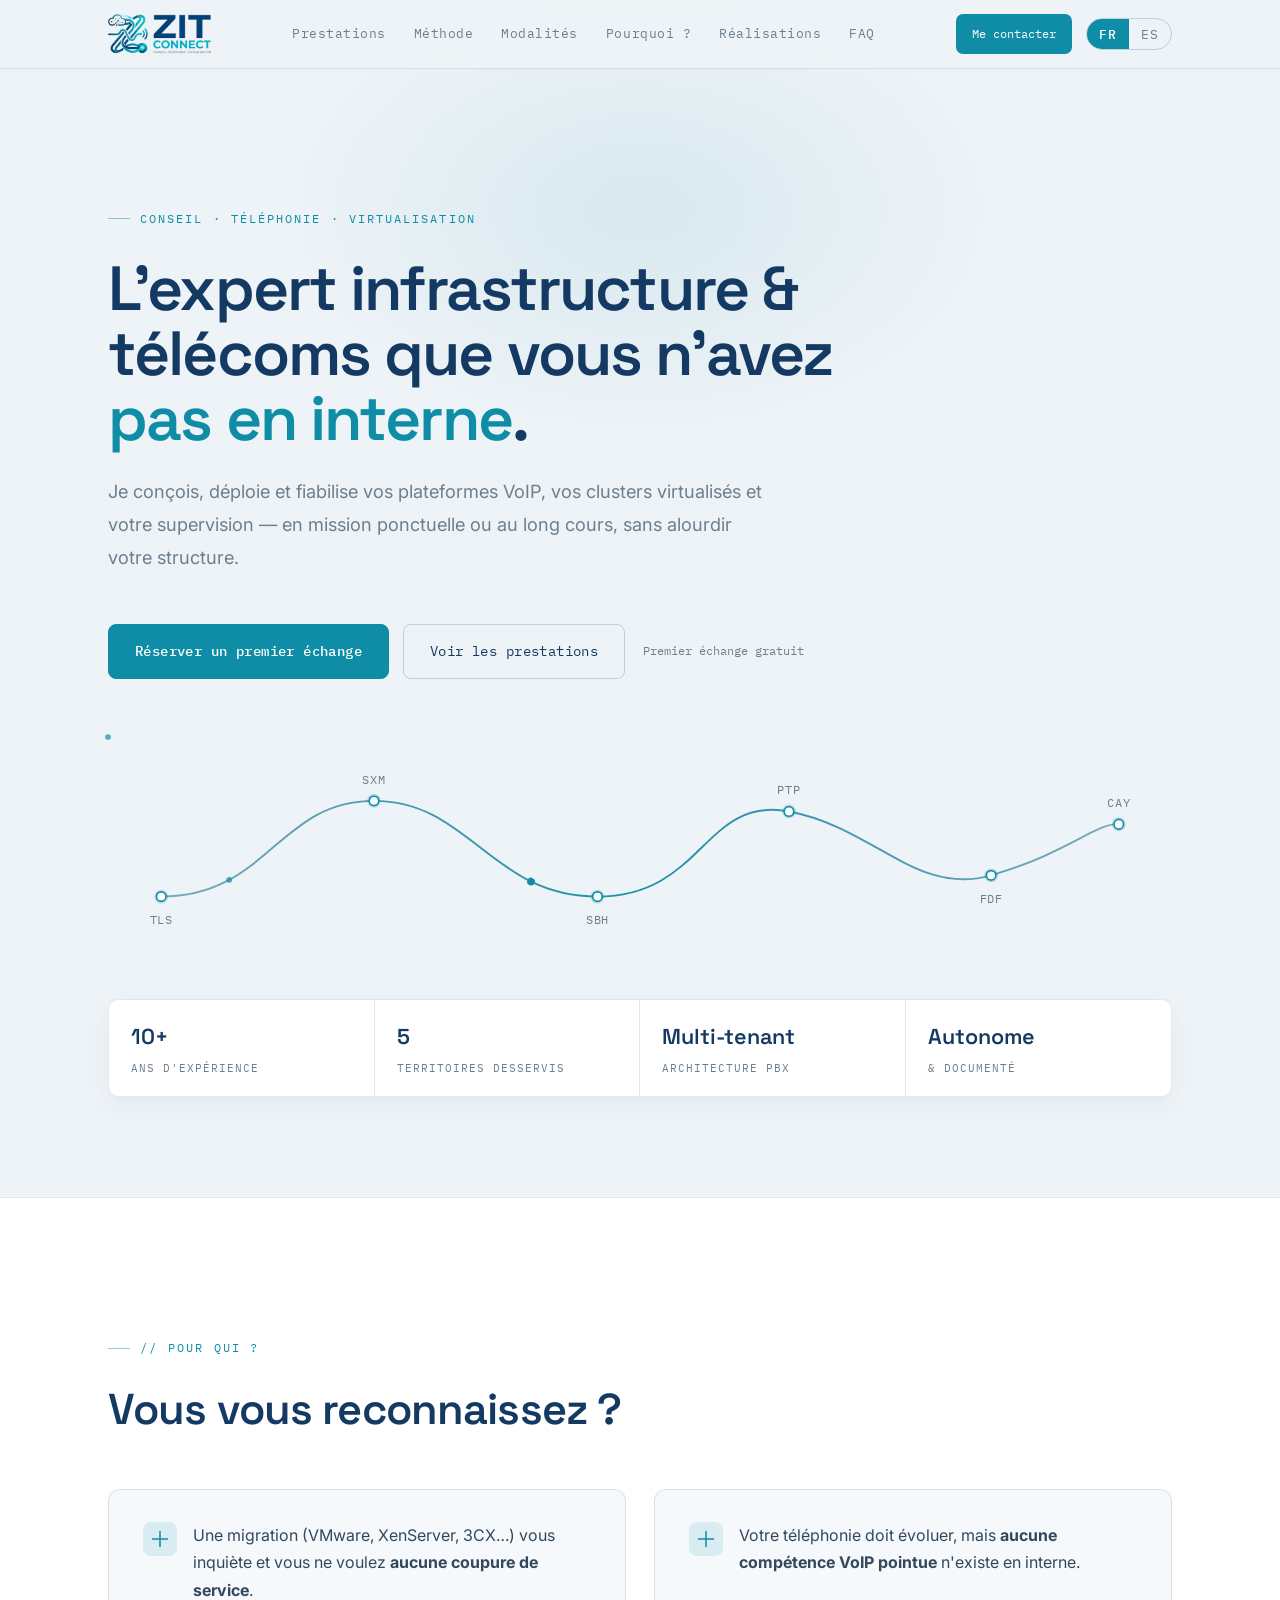
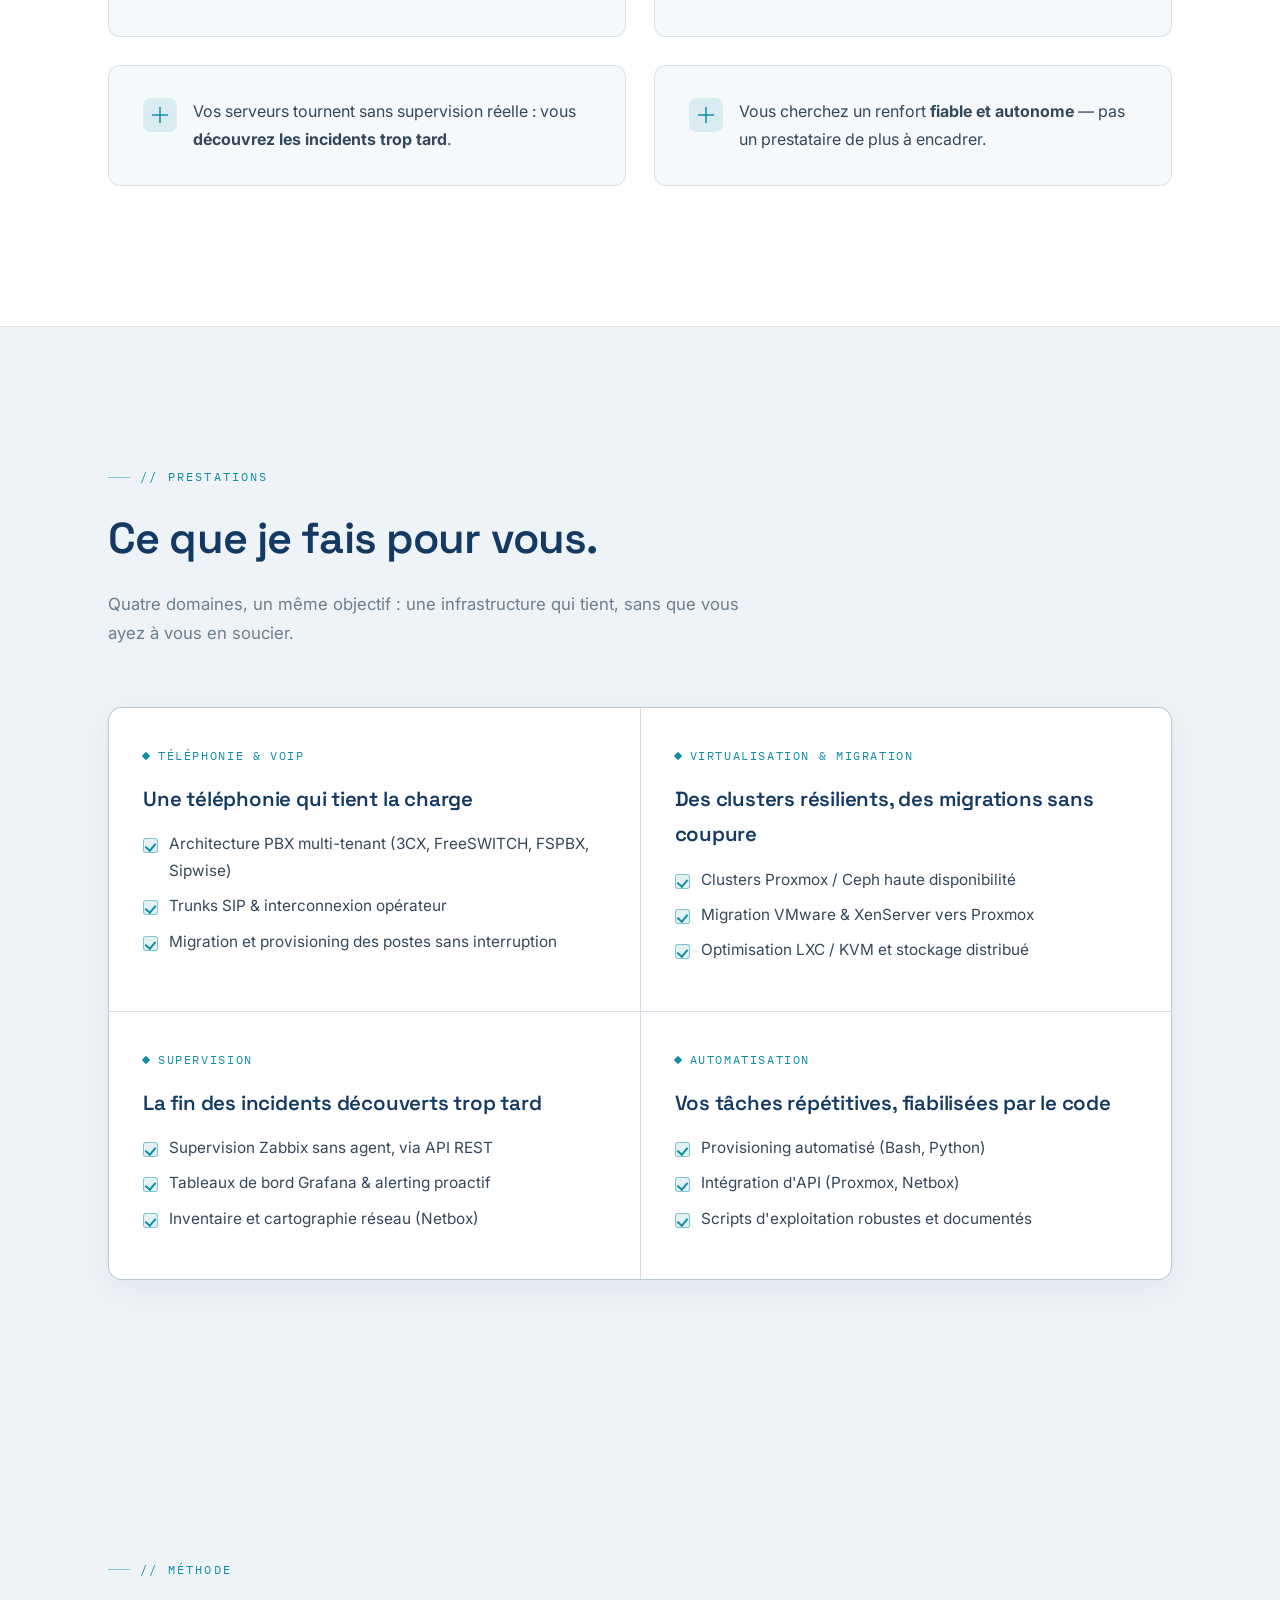
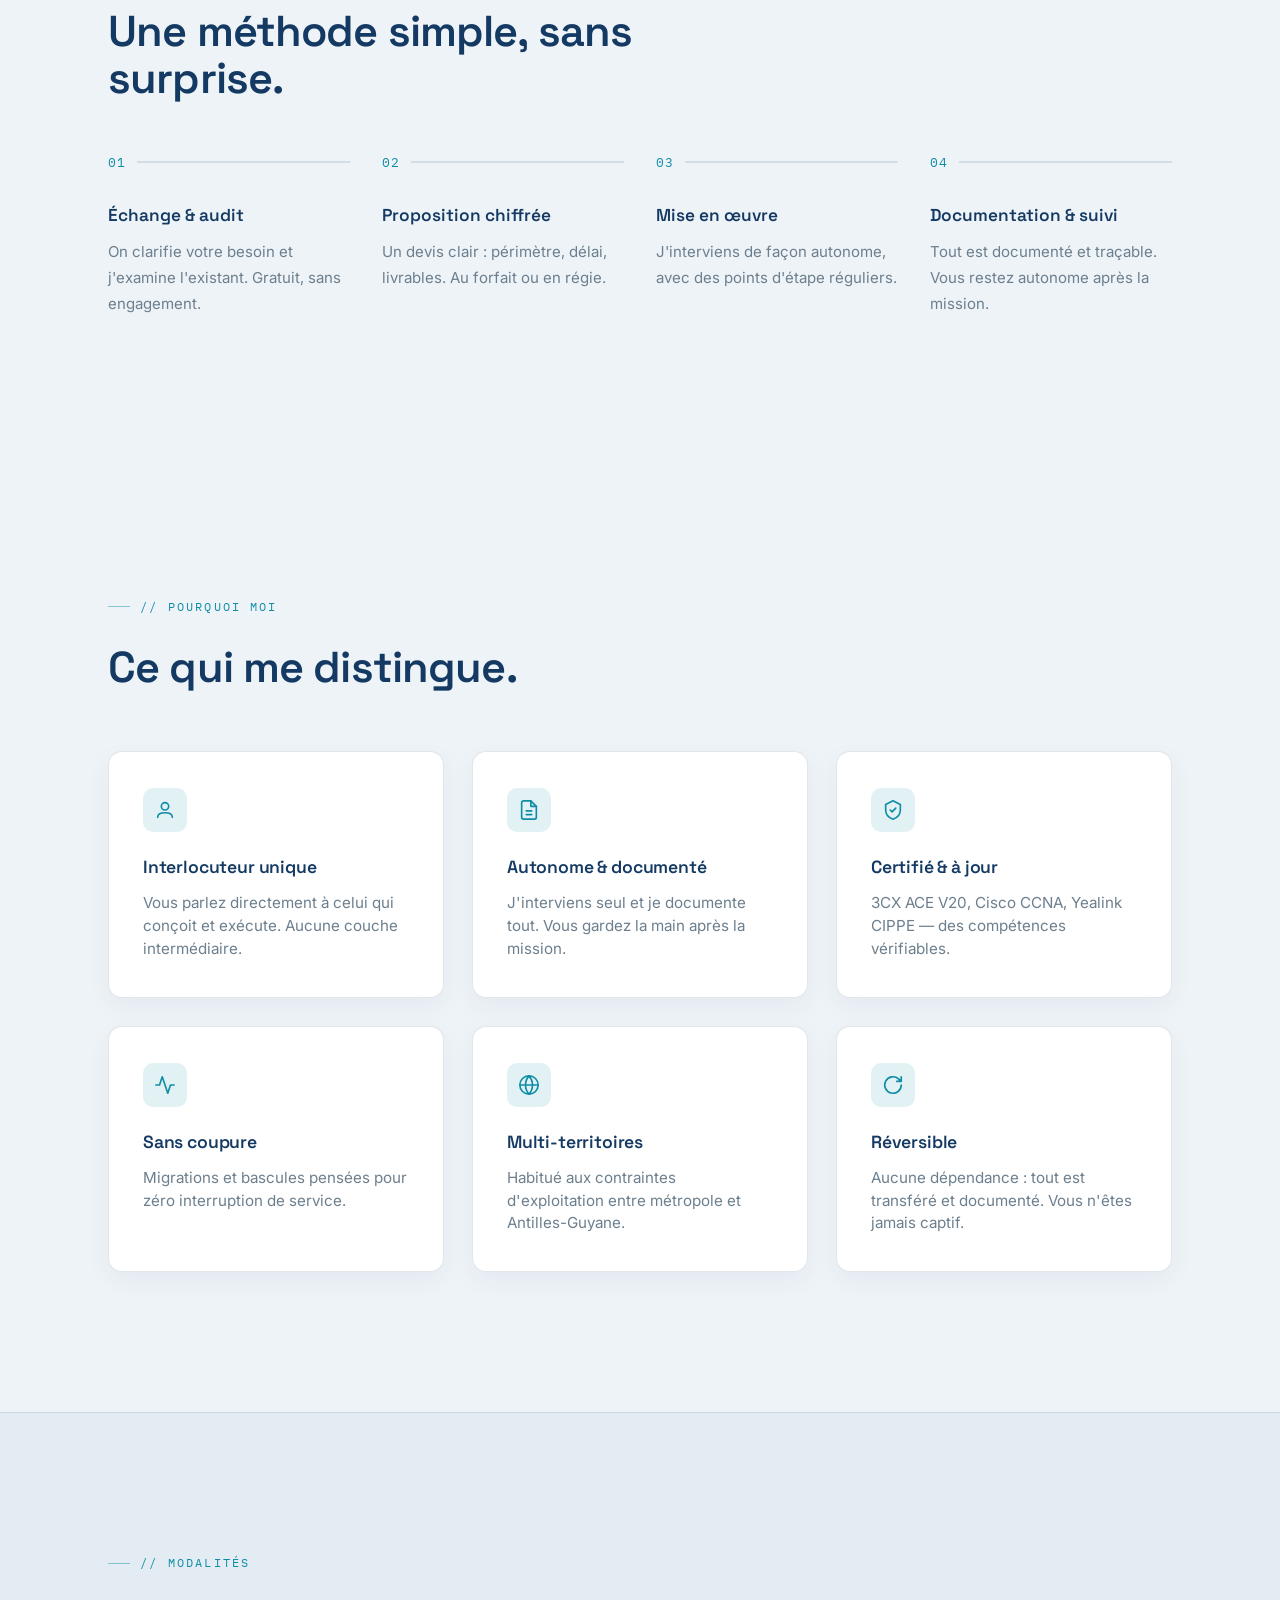
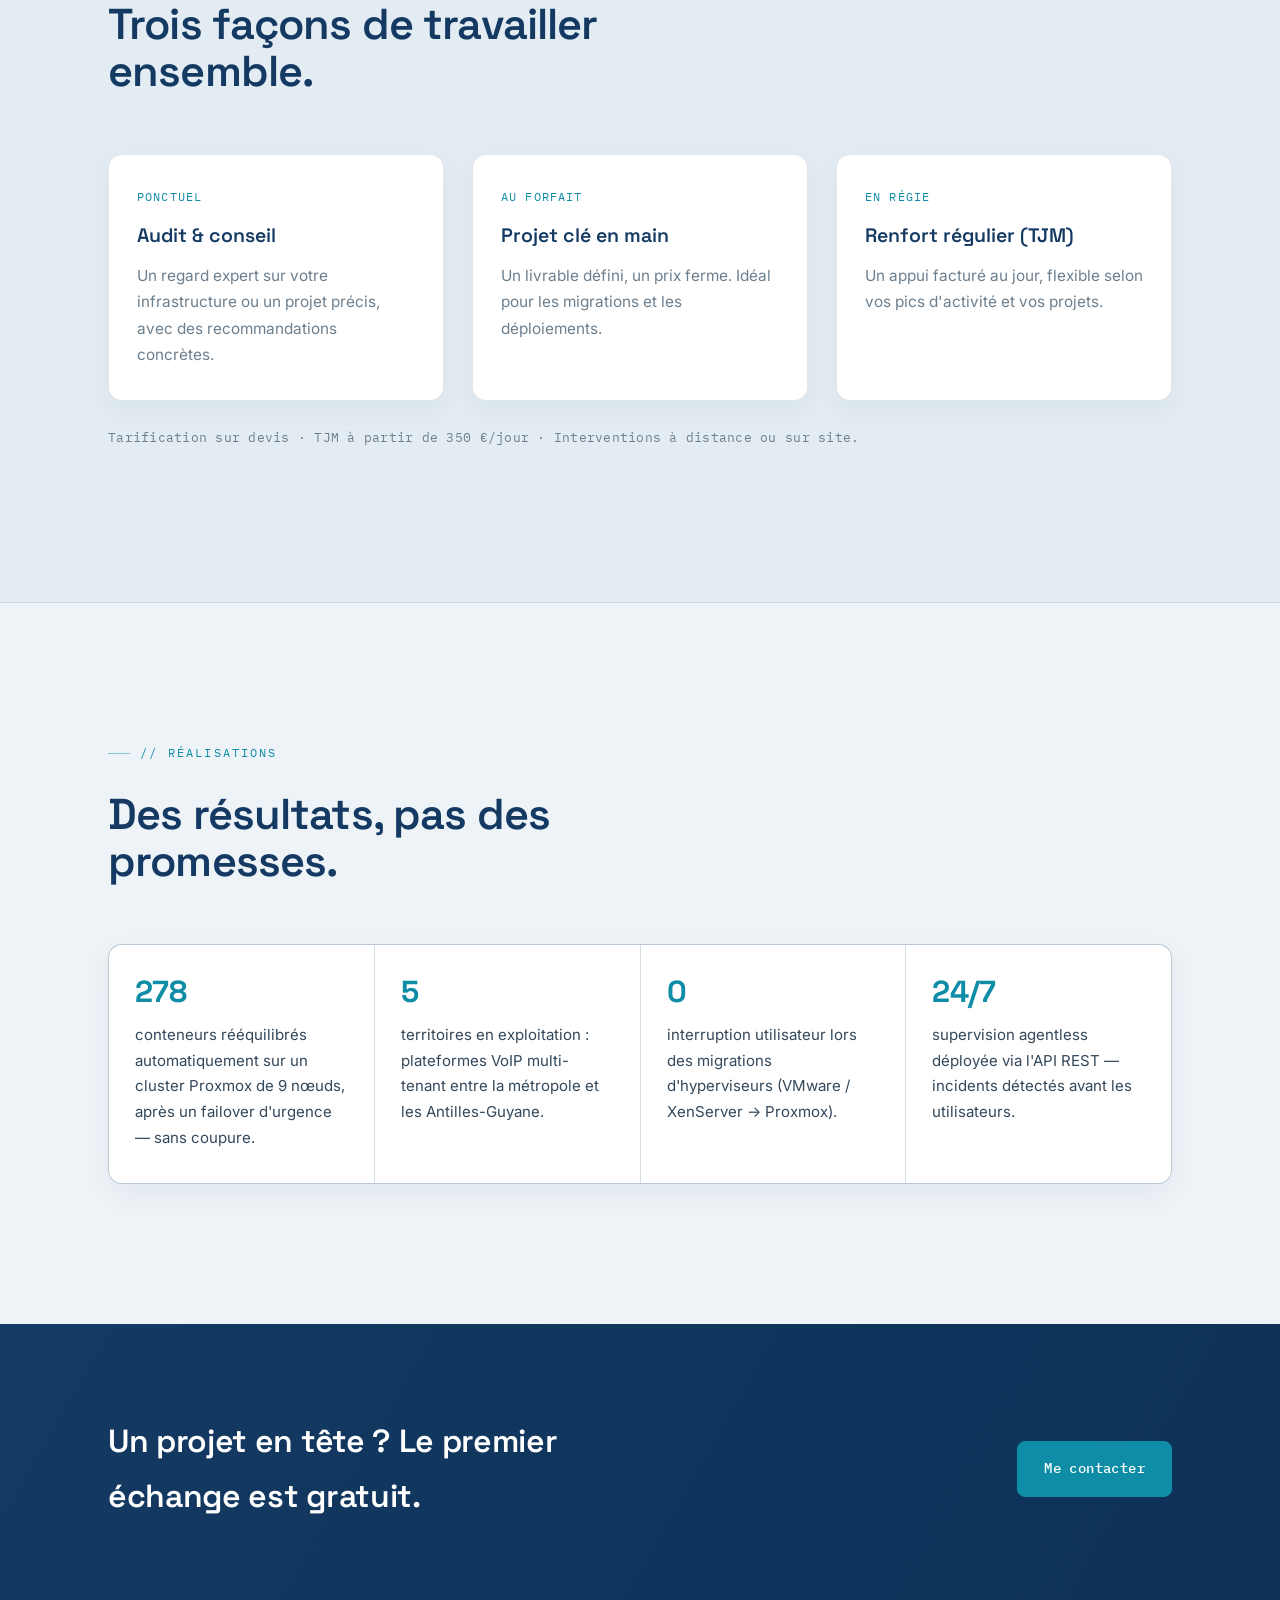
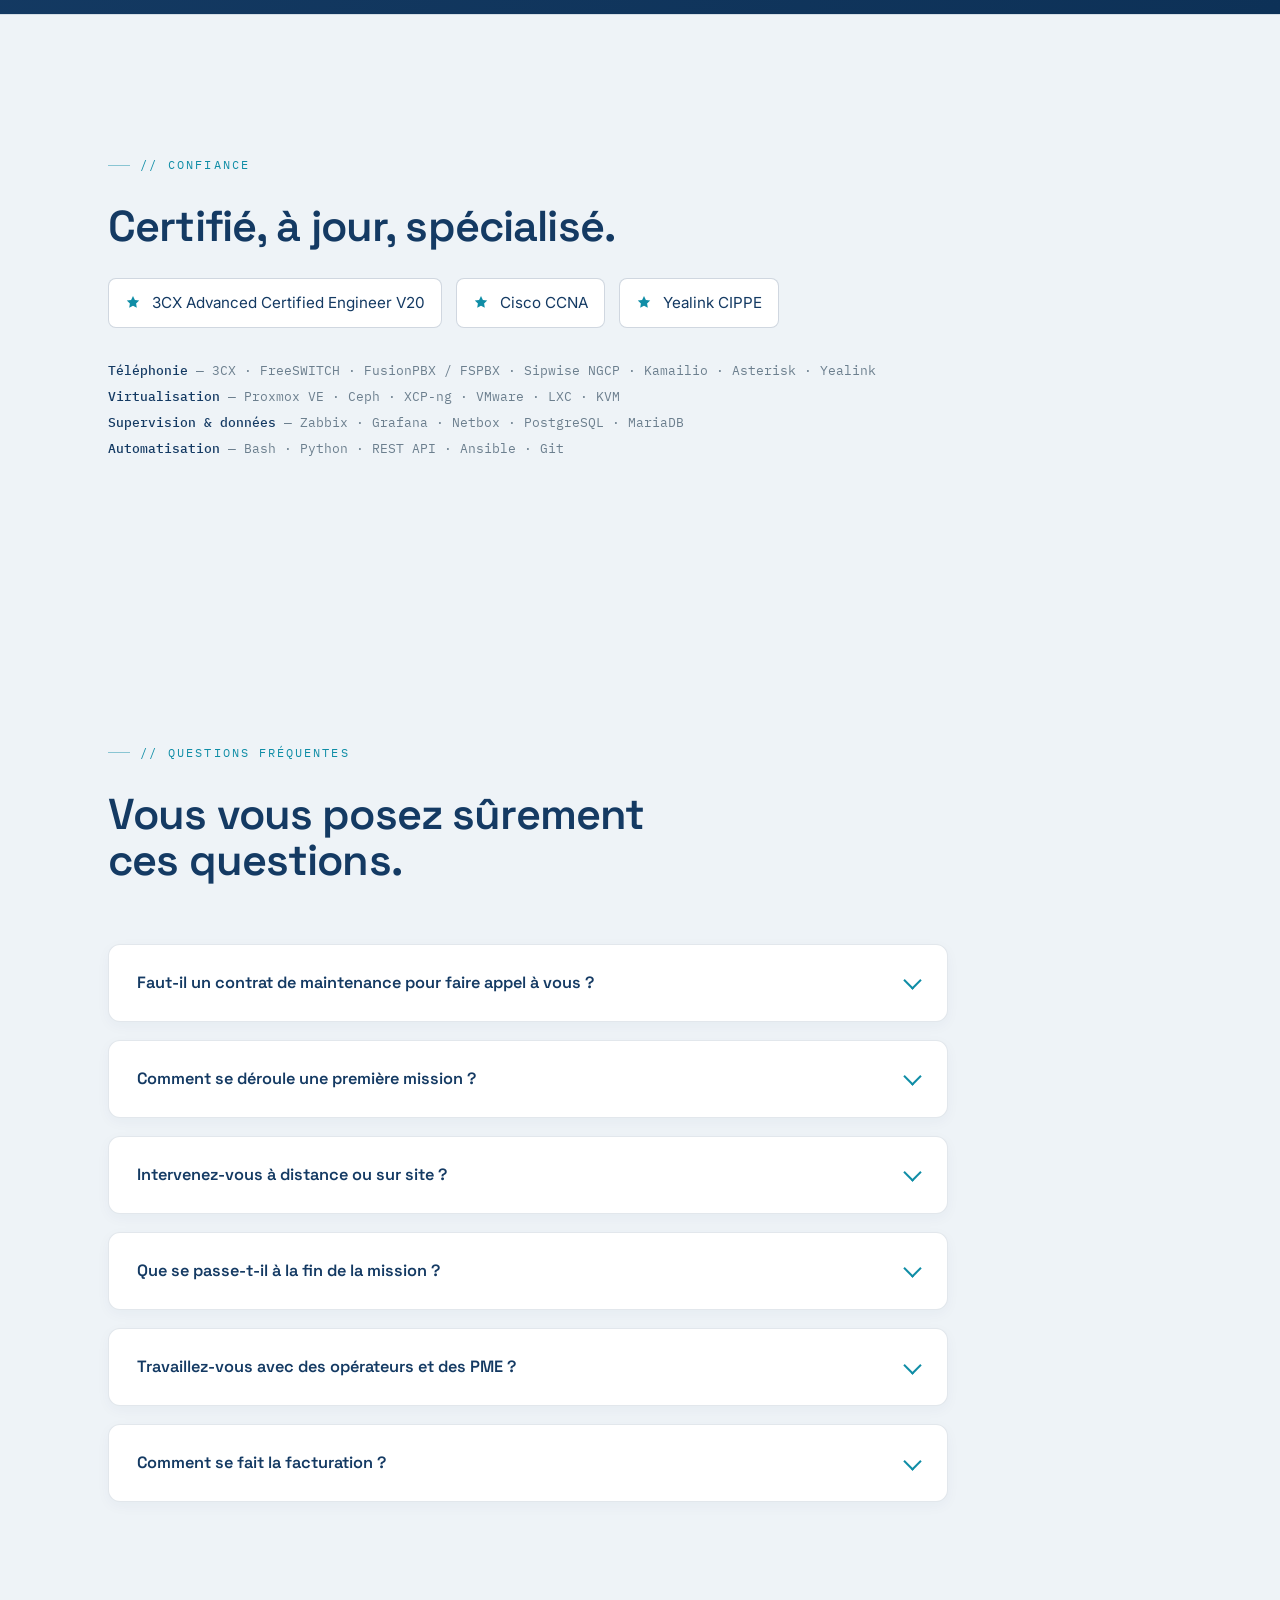
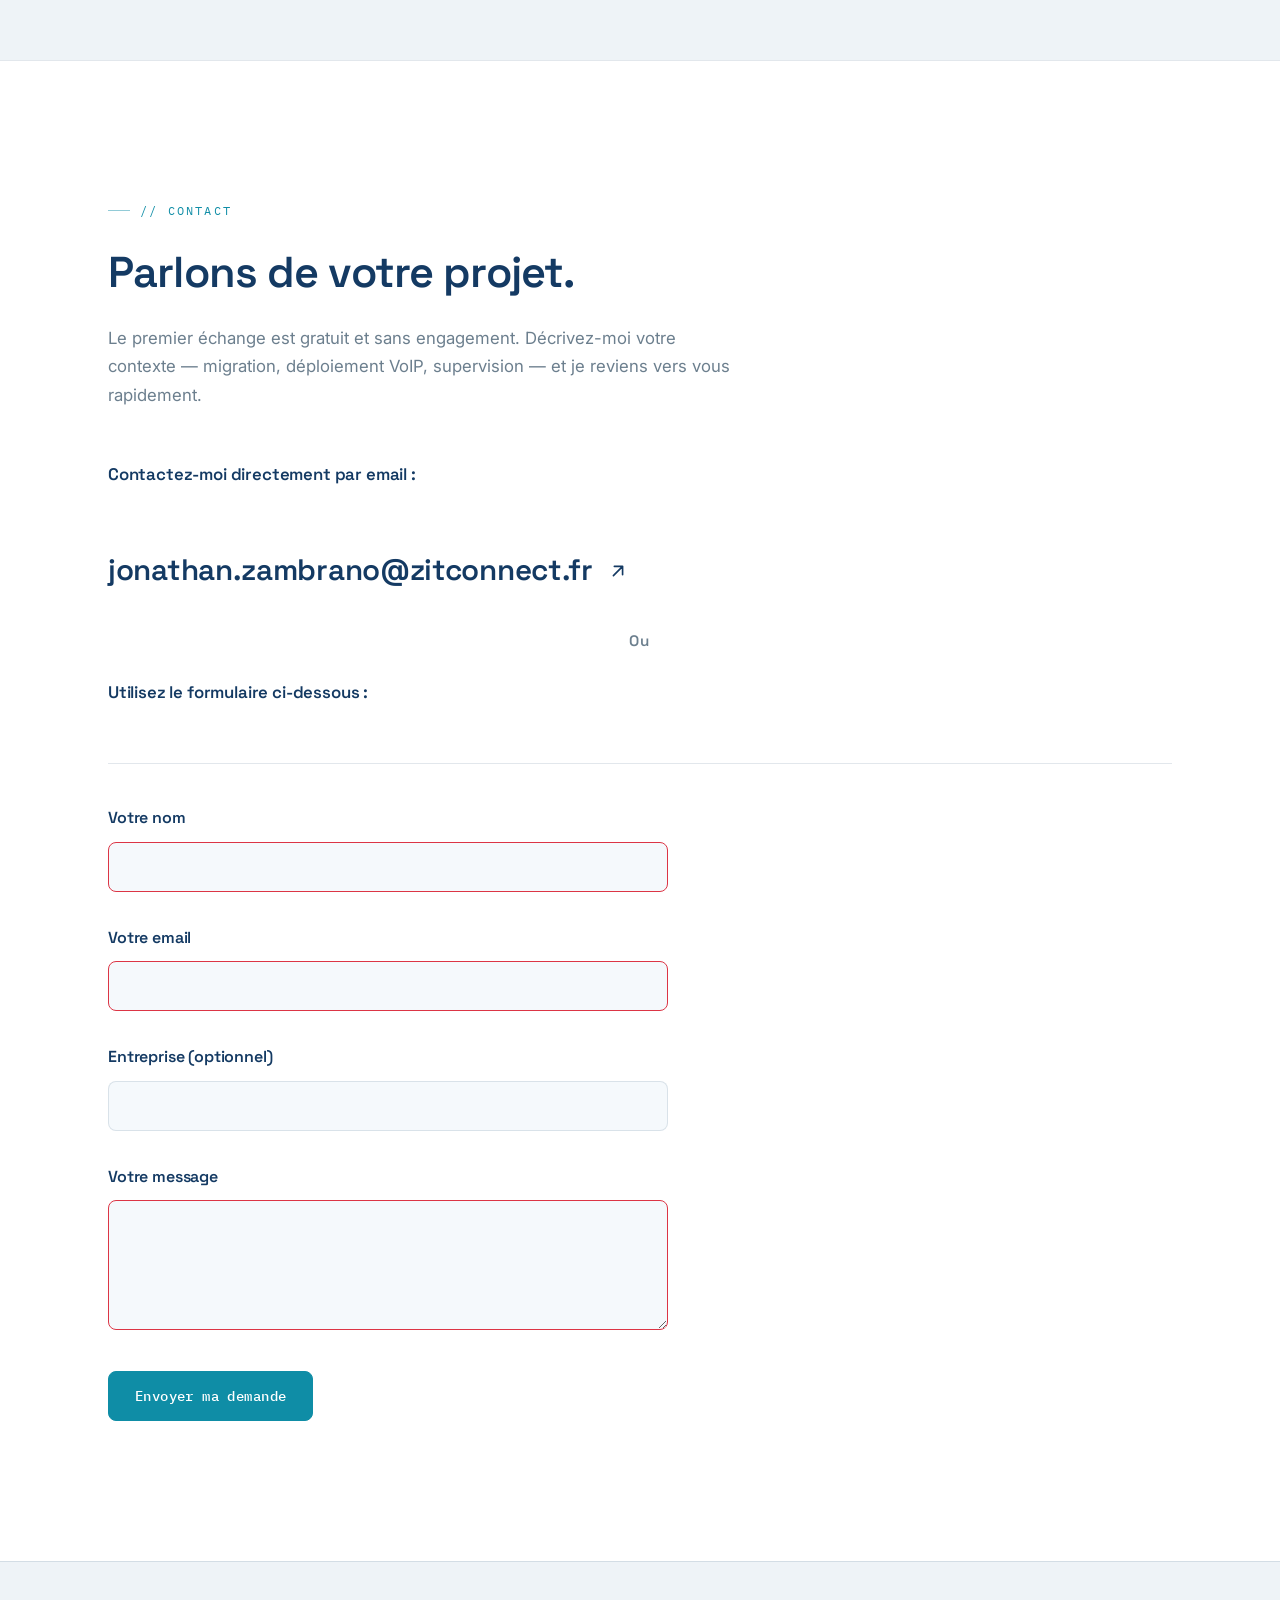
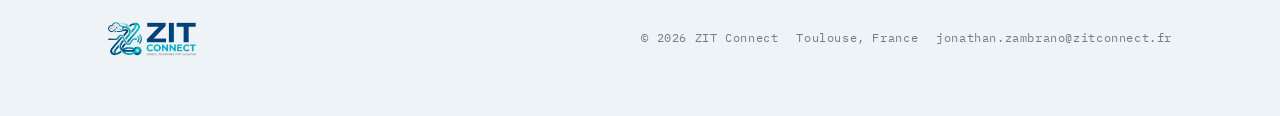
==== index.html @ 7b3aa684 "Initial commit: ZIT Connect website v2.0 - Professional modular structure - Bilingual support (FR/ES" ====
<!DOCTYPE html>
<html lang="fr">
<head>
  <meta charset="UTF-8">
  <link rel="icon" href="assets/favicon.ico" type="image/x-icon">
  <link rel="shortcut icon" href="assets/favicon.ico" type="image/x-icon">
  <link rel="apple-touch-icon" href="assets/logo.jpg">
  <meta name="viewport" content="width=device-width, initial-scale=1.0">
  <meta name="theme-color" content="#143A63">
  
  <!-- SEO & Meta -->
  <title>ZIT Connect — Infrastructure, Télécoms & VoIP · Toulouse</title>
  <meta name="description" content="Expert indépendant en infrastructure et télécoms à Toulouse. Téléphonie VoIP, virtualisation, migrations sans coupure et supervision — en projet au forfait ou en régie.">
  <meta name="keywords" content="télécoms, VoIP, infrastructure, Toulouse, virtualisation">
  <meta name="author" content="ZIT Connect">
  <link rel="canonical" href="https://zitconnect.fr/">
  
  <!-- Open Graph -->
  <meta property="og:type" content="website">
  <meta property="og:title" content="ZIT Connect — Infrastructure & Télécoms">
  <meta property="og:description" content="Expert indépendant en infrastructure et télécoms à Toulouse">
  <meta property="og:url" content="https://zitconnect.fr/">
  <meta property="og:image" content="https://zitconnect.fr/assets/logo.jpg">
  
  <!-- Fonts -->
  <link rel="preconnect" href="https://fonts.googleapis.com">
  <link rel="preconnect" href="https://fonts.gstatic.com" crossorigin>
  <link href="https://fonts.googleapis.com/css2?family=Space+Grotesk:wght@500;600;700&family=Inter:wght@400;500;600&family=IBM+Plex+Mono:wght@400;500&display=swap" rel="stylesheet">
  
  <!-- Stylesheets -->
  <link rel="stylesheet" href="css/variables.css">
  <link rel="stylesheet" href="css/base.css">
  <link rel="stylesheet" href="css/layout.css">
  <link rel="stylesheet" href="css/components.css">
  <link rel="stylesheet" href="css/animations.css">
  <link rel="stylesheet" href="css/responsive.css">
</head>
<body id="top">
</head>
<body class="lang-fr">

<header class="nav">
  <div class="nav-inner">
    <a class="brand" href="#top"><img class="logo" src="[data-uri]" alt="ZIT Connect — Conseil, Téléphonie, Virtualisation"></a>
    <nav class="nav-links">
      <a href="#prestations"><span class="lang-fr">Prestations</span><span class="lang-es">Prestaciones</span></a>
      <a href="#methode"><span class="lang-fr">Méthode</span><span class="lang-es">Método</span></a>
      <a href="#modalites"><span class="lang-fr">Modalités</span><span class="lang-es">Modalidades</span></a>
      <a href="#pourquoi"><span class="lang-fr">Pourquoi&nbsp;?</span><span class="lang-es">¿Por qué?</span></a>
      <a href="#realisations"><span class="lang-fr">Réalisations</span><span class="lang-es">Realizaciones</span></a>
      <a href="#faq"><span class="lang-fr">FAQ</span><span class="lang-es">FAQ</span></a>
    </nav>
    <div style="display:flex;align-items:center;gap:14px;">
      <a class="nav-cta" href="#contact"><span class="lang-fr">Me contacter</span><span class="lang-es">Contactar</span></a>
      <div class="lang" role="group" aria-label="Language">
        <button id="btn-fr" class="on" onclick="setLanguage('fr')">FR</button>
        <button id="btn-es" onclick="setLanguage('es')">ES</button>
      </div>
    </div>
  </div>
</header>
<a id="top"></a>

<!-- HERO -->
<div class="hero">
  <div class="wrap">
    <p class="eyebrow">Conseil · Téléphonie · Virtualisation</p>
    <h1>
      <span class="lang-fr">L'expert infrastructure &amp; télécoms que vous n'avez <em>pas en interne</em>.</span>
      <span class="lang-es">El experto en infraestructura y telecom que <em>no tiene en su equipo</em>.</span>
    </h1>
    <p class="sub">
      <span class="lang-fr">Je conçois, déploie et fiabilise vos plateformes VoIP, vos clusters virtualisés et votre supervision — en mission ponctuelle ou au long cours, sans alourdir votre structure.</span>
      <span class="lang-es">Diseño, despliego y fiabilizo sus plataformas VoIP, sus clústeres virtualizados y su supervisión — en misión puntual o continua, sin recargar su estructura.</span>
    </p>
    <div class="cta-row">
      <a class="btn btn-primary" href="#contact"><span class="lang-fr">Réserver un premier échange</span><span class="lang-es">Reservar una primera reunión</span></a>
      <a class="btn btn-ghost" href="#prestations"><span class="lang-fr">Voir les prestations</span><span class="lang-es">Ver las prestaciones</span></a>
      <span class="micro"><span class="lang-fr">Premier échange gratuit</span><span class="lang-es">Primera reunión gratuita</span></span>
    </div>

    <div class="netfig" aria-hidden="true">
      <svg viewBox="0 0 1000 210" role="img">
        <defs><linearGradient id="traceGrad" x1="0" y1="0" x2="1" y2="0">
          <stop offset="0" stop-color="var(--trace)" stop-opacity="0.55"/>
          <stop offset="0.5" stop-color="var(--signal)" stop-opacity="0.95"/>
          <stop offset="1" stop-color="var(--trace)" stop-opacity="0.55"/>
        </linearGradient></defs>
        <path id="nettrace" d="M 50 150 C 150 150 160 60 250 60 S 360 150 460 150 S 560 55 640 70 S 760 150 830 130 S 930 80 950 82" fill="none" stroke="url(#traceGrad)" stroke-width="1.8" stroke-linecap="round"/>
        <g class="node-anchor" transform="translate(50 150)"><circle class="node-ring pulse" r="6"/><circle class="node-core" r="4.5"/><text class="node-label" x="0" y="26" text-anchor="middle">TLS</text></g>
        <g class="node-anchor" transform="translate(250 60)"><circle class="node-ring pulse" r="6"/><circle class="node-core" r="4.5"/><text class="node-label" x="0" y="-16" text-anchor="middle">SXM</text></g>
        <g class="node-anchor" transform="translate(460 150)"><circle class="node-ring pulse" r="6"/><circle class="node-core" r="4.5"/><text class="node-label" x="0" y="26" text-anchor="middle">SBH</text></g>
        <g class="node-anchor" transform="translate(640 70)"><circle class="node-ring pulse" r="6"/><circle class="node-core" r="4.5"/><text class="node-label" x="0" y="-16" text-anchor="middle">PTP</text></g>
        <g class="node-anchor" transform="translate(830 130)"><circle class="node-ring pulse" r="6"/><circle class="node-core" r="4.5"/><text class="node-label" x="0" y="26" text-anchor="middle">FDF</text></g>
        <g class="node-anchor" transform="translate(950 82)"><circle class="node-ring pulse" r="6"/><circle class="node-core" r="4.5"/><text class="node-label" x="0" y="-16" text-anchor="middle">CAY</text></g>
        <circle class="pulse" r="3.6" fill="var(--signal)"><animateMotion dur="7s" repeatCount="indefinite" rotate="auto"><mpath href="#nettrace"/></animateMotion></circle>
        <circle class="pulse" r="2.7" fill="var(--signal)" opacity="0.7"><animateMotion dur="7s" begin="2.3s" repeatCount="indefinite" rotate="auto"><mpath href="#nettrace"/></animateMotion></circle>
        <circle class="pulse" r="2.7" fill="var(--signal)" opacity="0.7"><animateMotion dur="7s" begin="4.6s" repeatCount="indefinite" rotate="auto"><mpath href="#nettrace"/></animateMotion></circle>
      </svg>
    </div>

    <div class="readout">
      <div class="cell"><div class="num">10+</div><div class="cap"><span class="lang-fr">ans d'expérience</span><span class="lang-es">años de experiencia</span></div></div>
      <div class="cell"><div class="num">5</div><div class="cap"><span class="lang-fr">territoires desservis</span><span class="lang-es">territorios</span></div></div>
      <div class="cell"><div class="num">Multi-tenant</div><div class="cap"><span class="lang-fr">architecture PBX</span><span class="lang-es">arquitectura PBX</span></div></div>
      <div class="cell"><div class="num">Autonome</div><div class="cap"><span class="lang-fr">&amp; documenté</span><span class="lang-es">y documentado</span></div></div>
    </div>
  </div>
</div>

<!-- POUR QUI / PAINS -->
<section class="pains">
  <div class="wrap">
    <p class="eyebrow">// <span class="lang-fr">Pour qui ?</span><span class="lang-es">¿Para quién?</span></p>
    <h2 class="title"><span class="lang-fr">Vous vous reconnaissez ?</span><span class="lang-es">¿Se reconoce?</span></h2>
    <div class="pain-grid">
      <div class="pain"><div class="mk"><svg width="18" height="18" viewBox="0 0 24 24" fill="none"><path d="M12 2v20M2 12h20" stroke="currentColor" stroke-width="2" stroke-linecap="round"/></svg></div><p><span class="lang-fr">Une migration (VMware, XenServer, 3CX…) vous inquiète et vous ne voulez <b>aucune coupure de service</b>.</span><span class="lang-es">Una migración (VMware, XenServer, 3CX…) le preocupa y no quiere <b>ningún corte de servicio</b>.</span></p></div>
      <div class="pain"><div class="mk"><svg width="18" height="18" viewBox="0 0 24 24" fill="none"><path d="M12 2v20M2 12h20" stroke="currentColor" stroke-width="2" stroke-linecap="round"/></svg></div><p><span class="lang-fr">Votre téléphonie doit évoluer, mais <b>aucune compétence VoIP pointue</b> n'existe en interne.</span><span class="lang-es">Su telefonía debe evolucionar, pero <b>no hay competencia VoIP especializada</b> internamente.</span></p></div>
      <div class="pain"><div class="mk"><svg width="18" height="18" viewBox="0 0 24 24" fill="none"><path d="M12 2v20M2 12h20" stroke="currentColor" stroke-width="2" stroke-linecap="round"/></svg></div><p><span class="lang-fr">Vos serveurs tournent sans supervision réelle : vous <b>découvrez les incidents trop tard</b>.</span><span class="lang-es">Sus servidores funcionan sin supervisión real: <b>descubre los incidentes demasiado tarde</b>.</span></p></div>
      <div class="pain"><div class="mk"><svg width="18" height="18" viewBox="0 0 24 24" fill="none"><path d="M12 2v20M2 12h20" stroke="currentColor" stroke-width="2" stroke-linecap="round"/></svg></div><p><span class="lang-fr">Vous cherchez un renfort <b>fiable et autonome</b> — pas un prestataire de plus à encadrer.</span><span class="lang-es">Busca un refuerzo <b>fiable y autónomo</b> — no un proveedor más que gestionar.</span></p></div>
    </div>
  </div>
</section>

<!-- PRESTATIONS -->
<section id="prestations">
  <div class="wrap">
    <p class="eyebrow">// <span class="lang-fr">Prestations</span><span class="lang-es">Prestaciones</span></p>
    <h2 class="title"><span class="lang-fr">Ce que je fais pour vous.</span><span class="lang-es">Lo que hago por usted.</span></h2>
    <p class="lead"><span class="lang-fr">Quatre domaines, un même objectif : une infrastructure qui tient, sans que vous ayez à vous en soucier.</span><span class="lang-es">Cuatro áreas, un mismo objetivo: una infraestructura que aguanta, sin que usted tenga que preocuparse.</span></p>
    <div class="offers-grid">
      <div class="offer">
        <div class="kick"><span class="lang-fr">Téléphonie &amp; VoIP</span><span class="lang-es">Telefonía y VoIP</span></div>
        <h3><span class="lang-fr">Une téléphonie qui tient la charge</span><span class="lang-es">Una telefonía que aguanta la carga</span></h3>
        <ul>
          <li><span class="lang-fr">Architecture PBX multi-tenant (3CX, FreeSWITCH, FSPBX, Sipwise)</span><span class="lang-es">Arquitectura PBX multi-tenant (3CX, FreeSWITCH, FSPBX, Sipwise)</span></li>
          <li><span class="lang-fr">Trunks SIP &amp; interconnexion opérateur</span><span class="lang-es">Trunks SIP e interconexión con operador</span></li>
          <li><span class="lang-fr">Migration et provisioning des postes sans interruption</span><span class="lang-es">Migración y aprovisionamiento de terminales sin interrupción</span></li>
        </ul>
      </div>
      <div class="offer">
        <div class="kick"><span class="lang-fr">Virtualisation &amp; migration</span><span class="lang-es">Virtualización y migración</span></div>
        <h3><span class="lang-fr">Des clusters résilients, des migrations sans coupure</span><span class="lang-es">Clústeres resilientes, migraciones sin corte</span></h3>
        <ul>
          <li><span class="lang-fr">Clusters Proxmox / Ceph haute disponibilité</span><span class="lang-es">Clústeres Proxmox / Ceph de alta disponibilidad</span></li>
          <li><span class="lang-fr">Migration VMware &amp; XenServer vers Proxmox</span><span class="lang-es">Migración de VMware y XenServer a Proxmox</span></li>
          <li><span class="lang-fr">Optimisation LXC / KVM et stockage distribué</span><span class="lang-es">Optimización LXC / KVM y almacenamiento distribuido</span></li>
        </ul>
      </div>
      <div class="offer">
        <div class="kick"><span class="lang-fr">Supervision</span><span class="lang-es">Supervisión</span></div>
        <h3><span class="lang-fr">La fin des incidents découverts trop tard</span><span class="lang-es">El fin de los incidentes descubiertos tarde</span></h3>
        <ul>
          <li><span class="lang-fr">Supervision Zabbix sans agent, via API REST</span><span class="lang-es">Supervisión Zabbix sin agente, vía API REST</span></li>
          <li><span class="lang-fr">Tableaux de bord Grafana &amp; alerting proactif</span><span class="lang-es">Paneles Grafana y alertas proactivas</span></li>
          <li><span class="lang-fr">Inventaire et cartographie réseau (Netbox)</span><span class="lang-es">Inventario y mapa de red (Netbox)</span></li>
        </ul>
      </div>
      <div class="offer">
        <div class="kick"><span class="lang-fr">Automatisation</span><span class="lang-es">Automatización</span></div>
        <h3><span class="lang-fr">Vos tâches répétitives, fiabilisées par le code</span><span class="lang-es">Sus tareas repetitivas, fiabilizadas por código</span></h3>
        <ul>
          <li><span class="lang-fr">Provisioning automatisé (Bash, Python)</span><span class="lang-es">Aprovisionamiento automatizado (Bash, Python)</span></li>
          <li><span class="lang-fr">Intégration d'API (Proxmox, Netbox)</span><span class="lang-es">Integración de API (Proxmox, Netbox)</span></li>
          <li><span class="lang-fr">Scripts d'exploitation robustes et documentés</span><span class="lang-es">Scripts de explotación robustos y documentados</span></li>
        </ul>
      </div>
    </div>
  </div>
</section>

<!-- MÉTHODE -->
<section id="methode">
  <div class="wrap">
    <p class="eyebrow">// <span class="lang-fr">Méthode</span><span class="lang-es">Método</span></p>
    <h2 class="title"><span class="lang-fr">Une méthode simple, sans surprise.</span><span class="lang-es">Un método simple, sin sorpresas.</span></h2>
    <div class="steps">
      <div class="step"><span class="no">01</span><h4><span class="lang-fr">Échange &amp; audit</span><span class="lang-es">Contacto y auditoría</span></h4><p><span class="lang-fr">On clarifie votre besoin et j'examine l'existant. Gratuit, sans engagement.</span><span class="lang-es">Aclaramos su necesidad y examino lo existente. Gratis, sin compromiso.</span></p></div>
      <div class="step"><span class="no">02</span><h4><span class="lang-fr">Proposition chiffrée</span><span class="lang-es">Propuesta con precio</span></h4><p><span class="lang-fr">Un devis clair : périmètre, délai, livrables. Au forfait ou en régie.</span><span class="lang-es">Un presupuesto claro: alcance, plazo, entregables. A tanto alzado o en régimen.</span></p></div>
      <div class="step"><span class="no">03</span><h4><span class="lang-fr">Mise en œuvre</span><span class="lang-es">Ejecución</span></h4><p><span class="lang-fr">J'interviens de façon autonome, avec des points d'étape réguliers.</span><span class="lang-es">Intervengo de forma autónoma, con puntos de control regulares.</span></p></div>
      <div class="step"><span class="no">04</span><h4><span class="lang-fr">Documentation &amp; suivi</span><span class="lang-es">Documentación y seguimiento</span></h4><p><span class="lang-fr">Tout est documenté et traçable. Vous restez autonome après la mission.</span><span class="lang-es">Todo queda documentado y trazable. Usted queda autónomo tras la misión.</span></p></div>
    </div>
  </div>
</section>


<!-- POURQUOI MOI -->
<section id="pourquoi">
  <div class="wrap">
    <p class="eyebrow">// <span class="lang-fr">Pourquoi moi</span><span class="lang-es">Por qué yo</span></p>
    <h2 class="title"><span class="lang-fr">Ce qui me distingue.</span><span class="lang-es">Lo que me distingue.</span></h2>
    <div class="why-grid">
      <div class="why-card"><div class="ic"><svg width="22" height="22" viewBox="0 0 24 24" fill="none" stroke="currentColor" stroke-width="1.8" stroke-linecap="round" stroke-linejoin="round"><path d="M12 12a4 4 0 100-8 4 4 0 000 8z"/><path d="M4 20c0-3.3 3.6-5 8-5s8 1.7 8 5"/></svg></div><h4><span class="lang-fr">Interlocuteur unique</span><span class="lang-es">Interlocutor único</span></h4><p><span class="lang-fr">Vous parlez directement à celui qui conçoit et exécute. Aucune couche intermédiaire.</span><span class="lang-es">Habla directamente con quien diseña y ejecuta. Sin capas intermedias.</span></p></div>
      <div class="why-card"><div class="ic"><svg width="22" height="22" viewBox="0 0 24 24" fill="none" stroke="currentColor" stroke-width="1.8" stroke-linecap="round" stroke-linejoin="round"><path d="M14 2H6a2 2 0 00-2 2v16a2 2 0 002 2h12a2 2 0 002-2V8z"/><path d="M14 2v6h6M9 13h6M9 17h6"/></svg></div><h4><span class="lang-fr">Autonome &amp; documenté</span><span class="lang-es">Autónomo y documentado</span></h4><p><span class="lang-fr">J'interviens seul et je documente tout. Vous gardez la main après la mission.</span><span class="lang-es">Intervengo solo y documento todo. Usted mantiene el control tras la misión.</span></p></div>
      <div class="why-card"><div class="ic"><svg width="22" height="22" viewBox="0 0 24 24" fill="none" stroke="currentColor" stroke-width="1.8" stroke-linecap="round" stroke-linejoin="round"><path d="M12 2l8 4v6c0 5-3.4 8.5-8 10-4.6-1.5-8-5-8-10V6z"/><path d="M9 12l2 2 4-4"/></svg></div><h4><span class="lang-fr">Certifié &amp; à jour</span><span class="lang-es">Certificado y al día</span></h4><p><span class="lang-fr">3CX ACE V20, Cisco CCNA, Yealink CIPPE — des compétences vérifiables.</span><span class="lang-es">3CX ACE V20, Cisco CCNA, Yealink CIPPE — competencias verificables.</span></p></div>
      <div class="why-card"><div class="ic"><svg width="22" height="22" viewBox="0 0 24 24" fill="none" stroke="currentColor" stroke-width="1.8" stroke-linecap="round" stroke-linejoin="round"><path d="M22 12h-4l-3 9L9 3l-3 9H2"/></svg></div><h4><span class="lang-fr">Sans coupure</span><span class="lang-es">Sin corte</span></h4><p><span class="lang-fr">Migrations et bascules pensées pour zéro interruption de service.</span><span class="lang-es">Migraciones y cambios pensados para cero interrupción de servicio.</span></p></div>
      <div class="why-card"><div class="ic"><svg width="22" height="22" viewBox="0 0 24 24" fill="none" stroke="currentColor" stroke-width="1.8" stroke-linecap="round" stroke-linejoin="round"><circle cx="12" cy="12" r="10"/><path d="M2 12h20M12 2a15 15 0 010 20M12 2a15 15 0 000 20"/></svg></div><h4><span class="lang-fr">Multi-territoires</span><span class="lang-es">Multi-territorio</span></h4><p><span class="lang-fr">Habitué aux contraintes d'exploitation entre métropole et Antilles-Guyane.</span><span class="lang-es">Acostumbrado a las exigencias entre metrópoli y Antillas-Guayana.</span></p></div>
      <div class="why-card"><div class="ic"><svg width="22" height="22" viewBox="0 0 24 24" fill="none" stroke="currentColor" stroke-width="1.8" stroke-linecap="round" stroke-linejoin="round"><path d="M21 12a9 9 0 11-3-6.7L21 8M21 3v5h-5"/></svg></div><h4><span class="lang-fr">Réversible</span><span class="lang-es">Reversible</span></h4><p><span class="lang-fr">Aucune dépendance : tout est transféré et documenté. Vous n'êtes jamais captif.</span><span class="lang-es">Sin dependencia: todo se transfiere y documenta. Nunca queda cautivo.</span></p></div>
    </div>
  </div>
</section>

<!-- MODALITÉS -->
<section class="modes" id="modalites">
  <div class="wrap">
    <p class="eyebrow">// <span class="lang-fr">Modalités</span><span class="lang-es">Modalidades</span></p>
    <h2 class="title"><span class="lang-fr">Trois façons de travailler ensemble.</span><span class="lang-es">Tres formas de trabajar juntos.</span></h2>
    <div class="modes-grid">
      <div class="mode"><div class="tag"><span class="lang-fr">Ponctuel</span><span class="lang-es">Puntual</span></div><h4><span class="lang-fr">Audit &amp; conseil</span><span class="lang-es">Auditoría y consultoría</span></h4><p><span class="lang-fr">Un regard expert sur votre infrastructure ou un projet précis, avec des recommandations concrètes.</span><span class="lang-es">Una mirada experta sobre su infraestructura o un proyecto concreto, con recomendaciones prácticas.</span></p></div>
      <div class="mode"><div class="tag"><span class="lang-fr">Au forfait</span><span class="lang-es">A tanto alzado</span></div><h4><span class="lang-fr">Projet clé en main</span><span class="lang-es">Proyecto llave en mano</span></h4><p><span class="lang-fr">Un livrable défini, un prix ferme. Idéal pour les migrations et les déploiements.</span><span class="lang-es">Un entregable definido, un precio cerrado. Ideal para migraciones y despliegues.</span></p></div>
      <div class="mode"><div class="tag"><span class="lang-fr">En régie</span><span class="lang-es">En régimen</span></div><h4><span class="lang-fr">Renfort régulier (TJM)</span><span class="lang-es">Refuerzo regular (TJM)</span></h4><p><span class="lang-fr">Un appui facturé au jour, flexible selon vos pics d'activité et vos projets.</span><span class="lang-es">Un apoyo facturado por día, flexible según sus picos de actividad y proyectos.</span></p></div>
    </div>
    <p class="modes-note"><span class="lang-fr">Tarification sur devis · TJM à partir de 350 €/jour · Interventions à distance ou sur site.</span><span class="lang-es">Tarificación según presupuesto · TJM desde 350 €/día · Intervenciones en remoto o presenciales.</span></p>
  </div>
</section>

<!-- RÉALISATIONS -->
<section id="realisations">
  <div class="wrap">
    <p class="eyebrow">// <span class="lang-fr">Réalisations</span><span class="lang-es">Realizaciones</span></p>
    <h2 class="title"><span class="lang-fr">Des résultats, pas des promesses.</span><span class="lang-es">Resultados, no promesas.</span></h2>
    <div class="res-grid">
      <div class="res"><div class="metric">278</div><p><span class="lang-fr">conteneurs rééquilibrés automatiquement sur un cluster Proxmox de 9 nœuds, après un failover d'urgence — sans coupure.</span><span class="lang-es">contenedores reequilibrados automáticamente en un clúster Proxmox de 9 nodos, tras un failover de emergencia — sin corte.</span></p></div>
      <div class="res"><div class="metric">5</div><p><span class="lang-fr">territoires en exploitation : plateformes VoIP multi-tenant entre la métropole et les Antilles-Guyane.</span><span class="lang-es">territorios en explotación: plataformas VoIP multi-tenant entre la metrópoli y las Antillas-Guayana.</span></p></div>
      <div class="res"><div class="metric">0</div><p><span class="lang-fr">interruption utilisateur lors des migrations d'hyperviseurs (VMware / XenServer → Proxmox).</span><span class="lang-es">interrupción de usuario en las migraciones de hipervisores (VMware / XenServer → Proxmox).</span></p></div>
      <div class="res"><div class="metric">24/7</div><p><span class="lang-fr">supervision agentless déployée via l'API REST — incidents détectés avant les utilisateurs.</span><span class="lang-es">supervisión sin agente desplegada vía API REST — incidentes detectados antes que los usuarios.</span></p></div>
    </div>
  </div>
</section>


<!-- CTA BAND -->
<section class="ctaband">
  <div class="wrap">
    <h3><span class="lang-fr">Un projet en tête ? Le premier échange est gratuit.</span><span class="lang-es">¿Un proyecto en mente? La primera reunión es gratuita.</span></h3>
    <a class="btn btn-primary" href="#contact"><span class="lang-fr">Me contacter</span><span class="lang-es">Contactar</span></a>
  </div>
</section>

<!-- CONFIANCE -->
<section class="modes" style="background:var(--ink);border-bottom:0;">
  <div class="wrap">
    <p class="eyebrow">// <span class="lang-fr">Confiance</span><span class="lang-es">Confianza</span></p>
    <h2 class="title"><span class="lang-fr">Certifié, à jour, spécialisé.</span><span class="lang-es">Certificado, al día, especializado.</span></h2>
    <div class="trust-row">
      <div class="cert"><svg width="16" height="16" viewBox="0 0 16 16"><path d="M8 1l1.9 3.9 4.3.6-3.1 3 .7 4.3L8 10.8 4.2 12.8l.7-4.3-3.1-3 4.3-.6z" fill="var(--signal)"/></svg>3CX Advanced Certified Engineer V20</div>
      <div class="cert"><svg width="16" height="16" viewBox="0 0 16 16"><path d="M8 1l1.9 3.9 4.3.6-3.1 3 .7 4.3L8 10.8 4.2 12.8l.7-4.3-3.1-3 4.3-.6z" fill="var(--signal)"/></svg>Cisco CCNA</div>
      <div class="cert"><svg width="16" height="16" viewBox="0 0 16 16"><path d="M8 1l1.9 3.9 4.3.6-3.1 3 .7 4.3L8 10.8 4.2 12.8l.7-4.3-3.1-3 4.3-.6z" fill="var(--signal)"/></svg>Yealink CIPPE</div>
    </div>
    <div class="stackline">
      <span class="lang-fr"><b>Téléphonie</b> — 3CX · FreeSWITCH · FusionPBX / FSPBX · Sipwise NGCP · Kamailio · Asterisk · Yealink<br>
      <b>Virtualisation</b> — Proxmox VE · Ceph · XCP-ng · VMware · LXC · KVM<br>
      <b>Supervision &amp; données</b> — Zabbix · Grafana · Netbox · PostgreSQL · MariaDB<br>
      <b>Automatisation</b> — Bash · Python · REST API · Ansible · Git</span>
      <span class="lang-es"><b>Telefonía</b> — 3CX · FreeSWITCH · FusionPBX / FSPBX · Sipwise NGCP · Kamailio · Asterisk · Yealink<br>
      <b>Virtualización</b> — Proxmox VE · Ceph · XCP-ng · VMware · LXC · KVM<br>
      <b>Supervisión y datos</b> — Zabbix · Grafana · Netbox · PostgreSQL · MariaDB<br>
      <b>Automatización</b> — Bash · Python · REST API · Ansible · Git</span>
    </div>
  </div>
</section>


<!-- FAQ -->
<section id="faq">
  <div class="wrap">
    <p class="eyebrow">// <span class="lang-fr">Questions fréquentes</span><span class="lang-es">Preguntas frecuentes</span></p>
    <h2 class="title"><span class="lang-fr">Vous vous posez sûrement ces questions.</span><span class="lang-es">Seguramente se hace estas preguntas.</span></h2>
    <div class="faq">
      <details><summary><span class="lang-fr">Faut-il un contrat de maintenance pour faire appel à vous ?</span><span class="lang-es">¿Hace falta un contrato de mantenimiento para contratarle?</span></summary><div class="ans"><span class="lang-fr">Non. J'interviens en mission ponctuelle (audit, projet) ou en régie, selon votre besoin. Vous n'êtes engagé que sur le périmètre convenu, rien de plus.</span><span class="lang-es">No. Intervengo en misión puntual (auditoría, proyecto) o en régimen, según su necesidad. Solo se compromete con el alcance acordado, nada más.</span></div></details>
      <details><summary><span class="lang-fr">Comment se déroule une première mission ?</span><span class="lang-es">¿Cómo se desarrolla una primera misión?</span></summary><div class="ans"><span class="lang-fr">Un premier échange gratuit pour cadrer le besoin, puis un devis clair : périmètre, délai, prix. Vous validez avant tout démarrage — aucune surprise.</span><span class="lang-es">Una primera reunión gratuita para encuadrar la necesidad, luego un presupuesto claro: alcance, plazo, precio. Usted valida antes de empezar — sin sorpresas.</span></div></details>
      <details><summary><span class="lang-fr">Intervenez-vous à distance ou sur site ?</span><span class="lang-es">¿Interviene en remoto o presencial?</span></summary><div class="ans"><span class="lang-fr">Les deux. La majorité des interventions se font à distance, de façon sécurisée ; je me déplace lorsque le contexte l'exige.</span><span class="lang-es">Ambos. La mayoría de las intervenciones son en remoto y de forma segura; me desplazo cuando el contexto lo requiere.</span></div></details>
      <details><summary><span class="lang-fr">Que se passe-t-il à la fin de la mission ?</span><span class="lang-es">¿Qué pasa al final de la misión?</span></summary><div class="ans"><span class="lang-fr">Tout est documenté et transféré. Vous restez autonome, sans dépendance. Je reste disponible pour du support ponctuel si vous le souhaitez.</span><span class="lang-es">Todo queda documentado y transferido. Usted queda autónomo, sin dependencia. Sigo disponible para soporte puntual si lo desea.</span></div></details>
      <details><summary><span class="lang-fr">Travaillez-vous avec des opérateurs et des PME ?</span><span class="lang-es">¿Trabaja con operadores y pymes?</span></summary><div class="ans"><span class="lang-fr">Oui. J'accompagne aussi bien des opérateurs télécoms multi-sites que des PME sans équipe infrastructure dédiée.</span><span class="lang-es">Sí. Acompaño tanto a operadores de telecom multi-sede como a pymes sin equipo de infraestructura propio.</span></div></details>
      <details><summary><span class="lang-fr">Comment se fait la facturation ?</span><span class="lang-es">¿Cómo se factura?</span></summary><div class="ans"><span class="lang-fr">Au forfait pour un livrable défini, ou en régie (TJM) pour un accompagnement régulier. Un devis est systématiquement établi avant toute intervention.</span><span class="lang-es">A tanto alzado para un entregable definido, o en régimen (TJM) para acompañamiento regular. Siempre hay presupuesto antes de intervenir.</span></div></details>
    </div>
  </div>
</section>

<!-- CONTACT -->
<section class="contact" id="contact">
  <div class="wrap">
    <p class="eyebrow">// <span class="lang-fr">Contact</span><span class="lang-es">Contacto</span></p>
    <h2 class="title"><span class="lang-fr">Parlons de votre projet.</span><span class="lang-es">Hablemos de su proyecto.</span></h2>
    <p class="lead"><span class="lang-fr">Le premier échange est gratuit et sans engagement. Décrivez-moi votre contexte — migration, déploiement VoIP, supervision — et je reviens vers vous rapidement.</span><span class="lang-es">La primera reunión es gratuita y sin compromiso. Cuénteme su contexto — migración, despliegue VoIP, supervisión — y le respondo enseguida.</span></p>

    <div class="contact-options">
      <div class="contact-method">
        <p class="contact-method-title"><span class="lang-fr">Contactez-moi directement par email :</span><span class="lang-es">Contácteme directamente por correo:</span></p>
        <a class="mail-btn" href="mailto:jonathan.zambrano@zitconnect.fr">jonathan.zambrano@zitconnect.fr<svg width="22" height="22" viewBox="0 0 24 24" fill="none"><path d="M7 17L17 7M17 7H8M17 7V16" stroke="currentColor" stroke-width="1.8" stroke-linecap="round" stroke-linejoin="round"/></svg></a>
      </div>

      <div class="contact-divider">
        <span class="lang-fr">Ou</span>
        <span class="lang-es">O</span>
      </div>

      <div class="contact-method">
        <p class="contact-method-title"><span class="lang-fr">Utilisez le formulaire ci-dessous :</span><span class="lang-es">Use el formulario a continuación:</span></p>
    </div>
    </div>

    <form class="contact-form" id="contactForm">
      <div class="form-group">
        <label for="name" class="form-label">
          <span class="lang-fr">Votre nom</span>
          <span class="lang-es">Su nombre</span>
        </label>
        <input type="text" id="name" name="name" class="form-input" required>
      </div>

      <div class="form-group">
        <label for="email" class="form-label">
          <span class="lang-fr">Votre email</span>
          <span class="lang-es">Su correo</span>
        </label>
        <input type="email" id="email" name="email" class="form-input" required>
      </div>

      <div class="form-group">
        <label for="company" class="form-label">
          <span class="lang-fr">Entreprise (optionnel)</span>
          <span class="lang-es">Empresa (opcional)</span>
        </label>
        <input type="text" id="company" name="company" class="form-input">
      </div>

      <div class="form-group">
        <label for="message" class="form-label">
          <span class="lang-fr">Votre message</span>
          <span class="lang-es">Su mensaje</span>
        </label>
        <textarea id="message" name="message" class="form-input form-textarea" rows="5" required></textarea>
      </div>

      <div class="form-footer">
        <button type="submit" class="btn btn-primary">
          <span class="lang-fr">Envoyer ma demande</span>
          <span class="lang-es">Enviar solicitud</span>
        </button>
        <p class="form-message" id="formMessage"></p>
      </div>
    </form>
  </div>
</section>

<footer class="site">
  <div class="wrap foot-inner">
    <div class="foot-brand"><img class="logo-foot" src="[data-uri]" alt="ZIT Connect"></div>
    <div class="foot-meta">
      <span>© 2026 ZIT Connect</span>
      <span>Toulouse, France</span>
      <span>jonathan.zambrano@zitconnect.fr</span>
    </div>
  </div>
</footer>


  <!-- Scripts -->
  <script src="js/main.js" defer></script>
  <script src="js/form.js" defer></script>
</body>
</html>
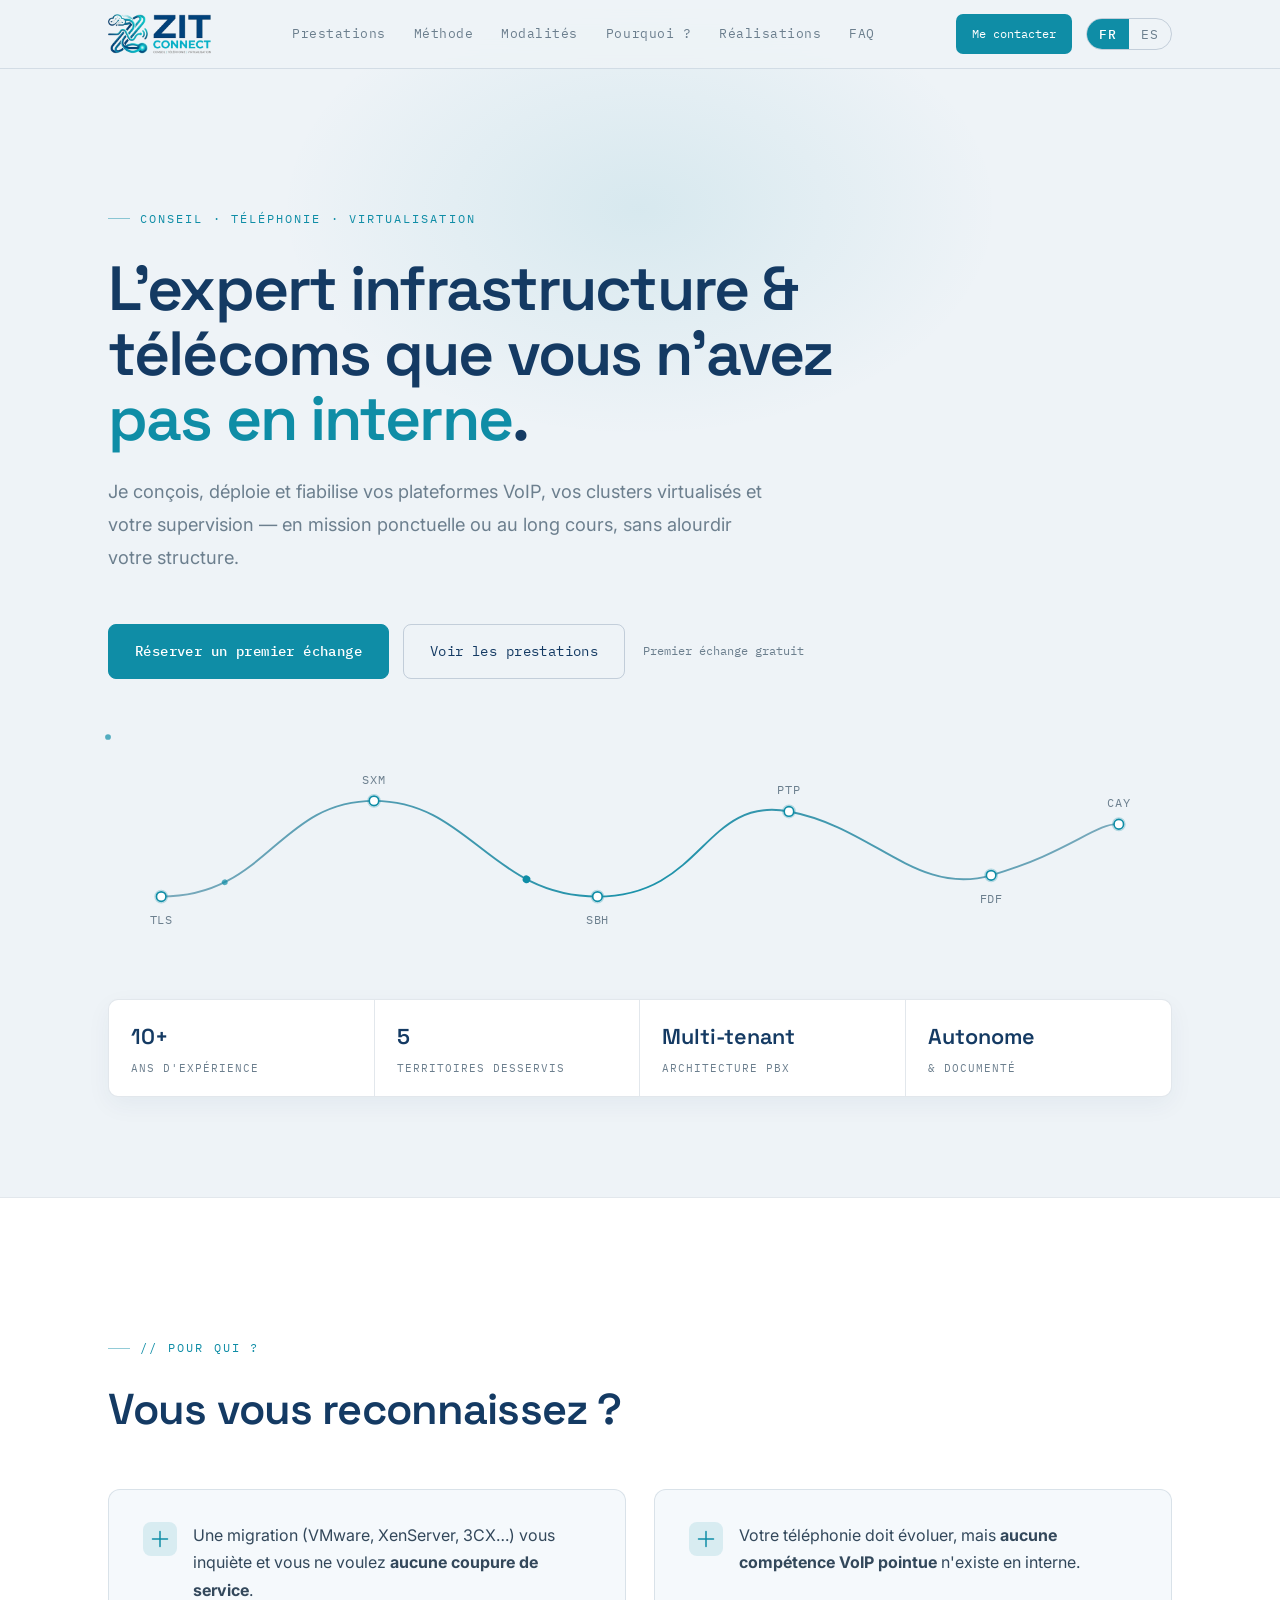
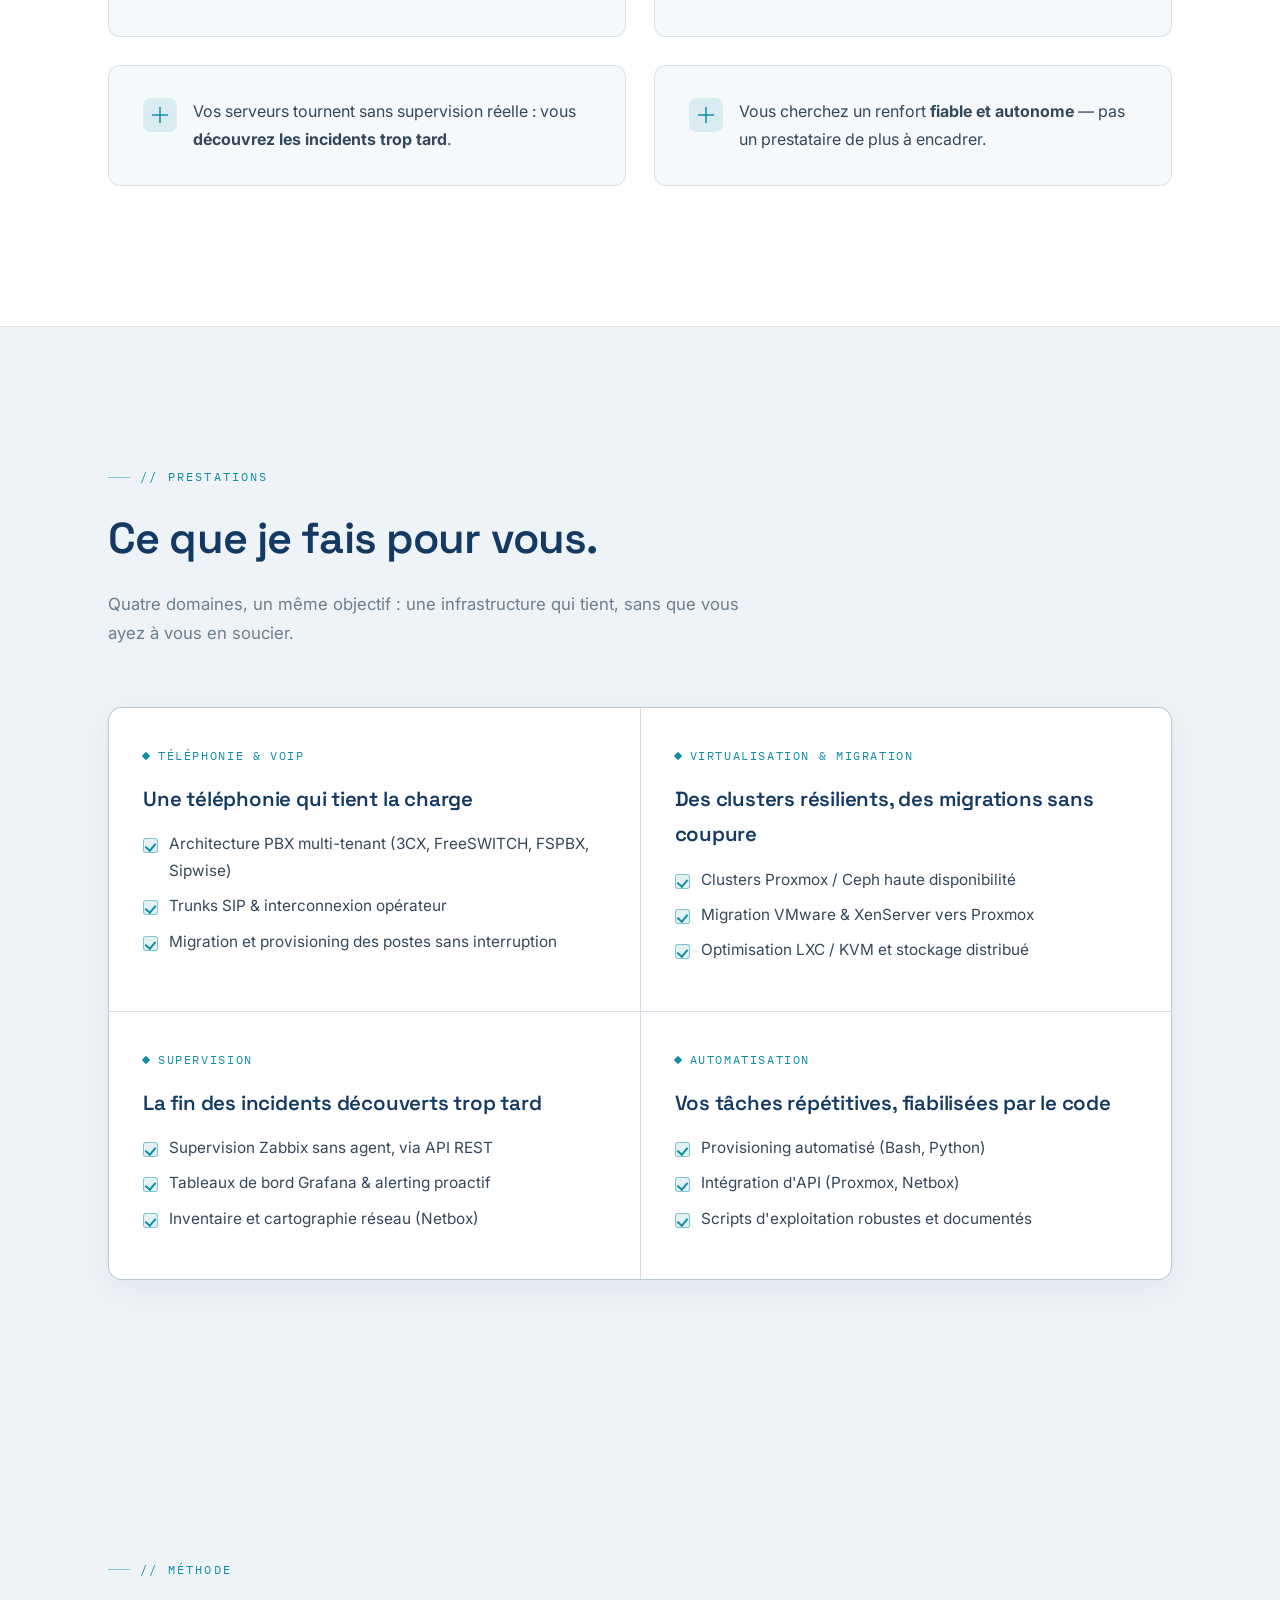
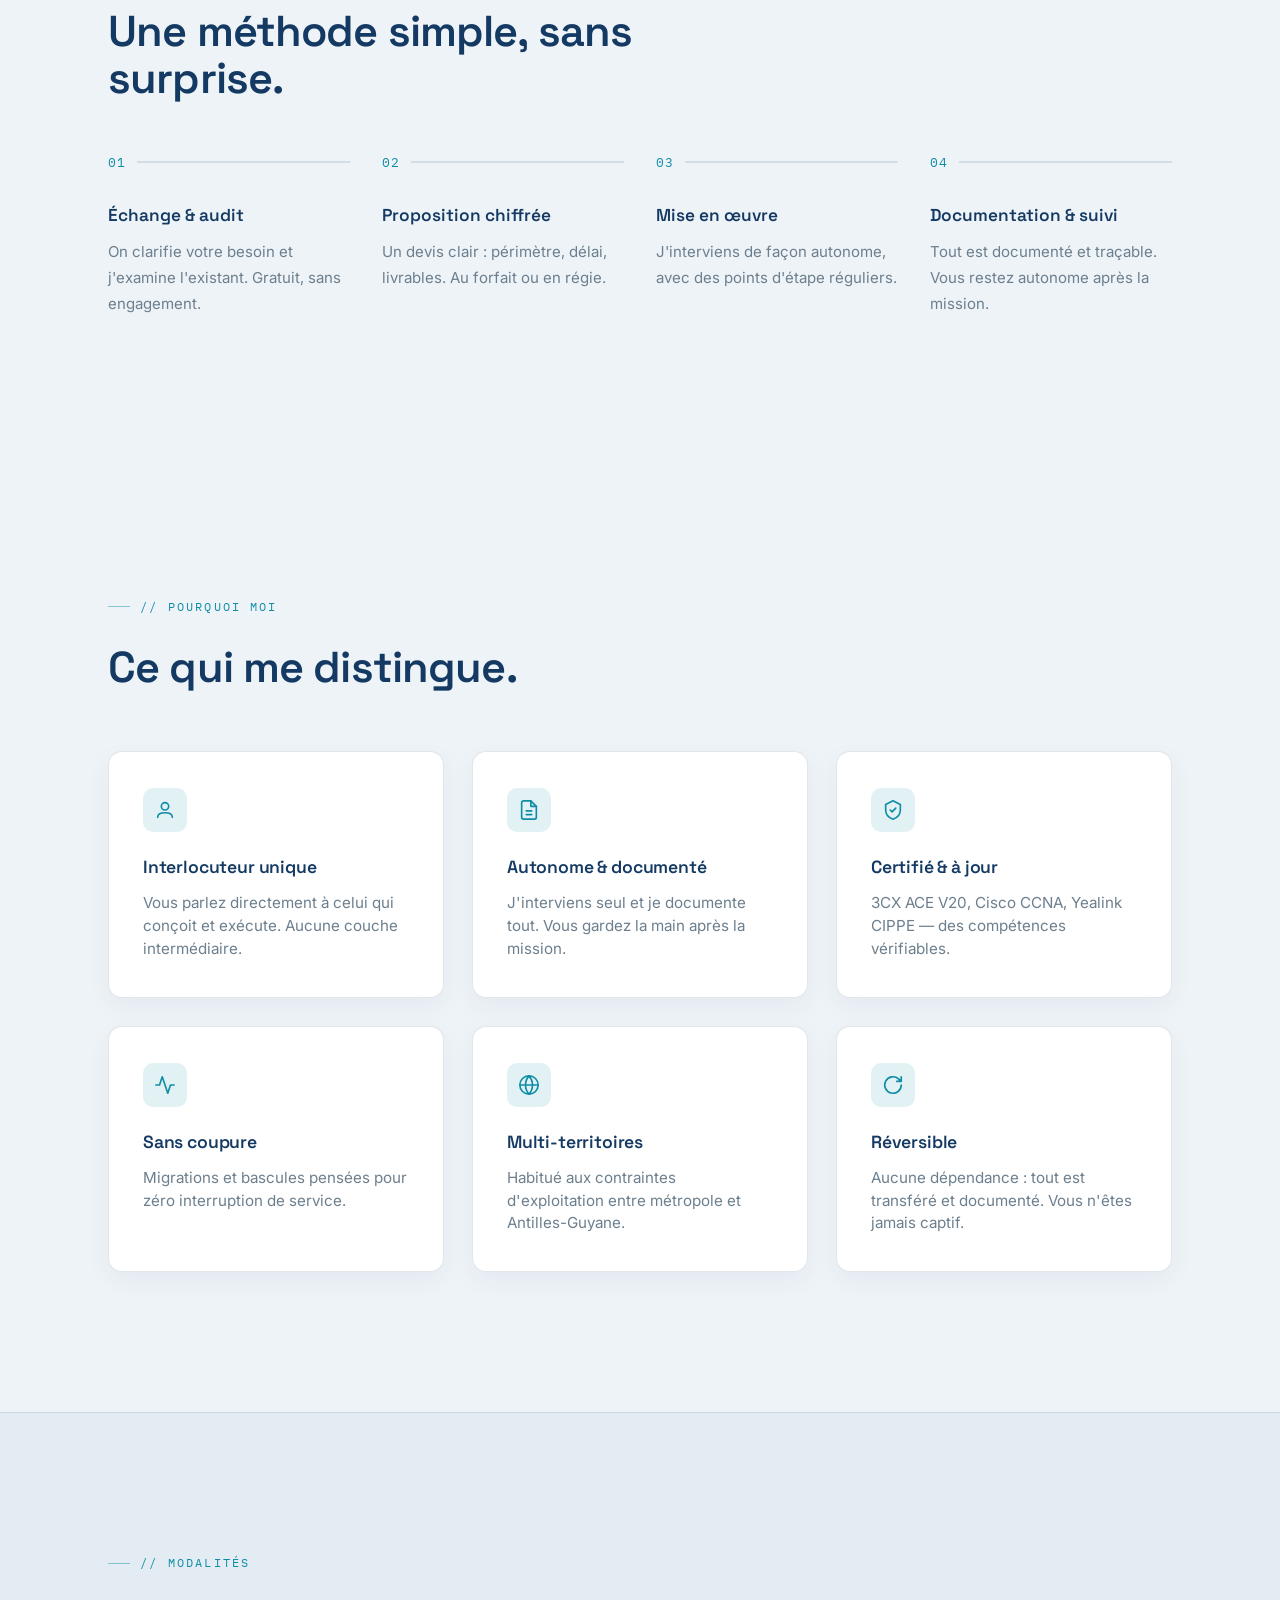
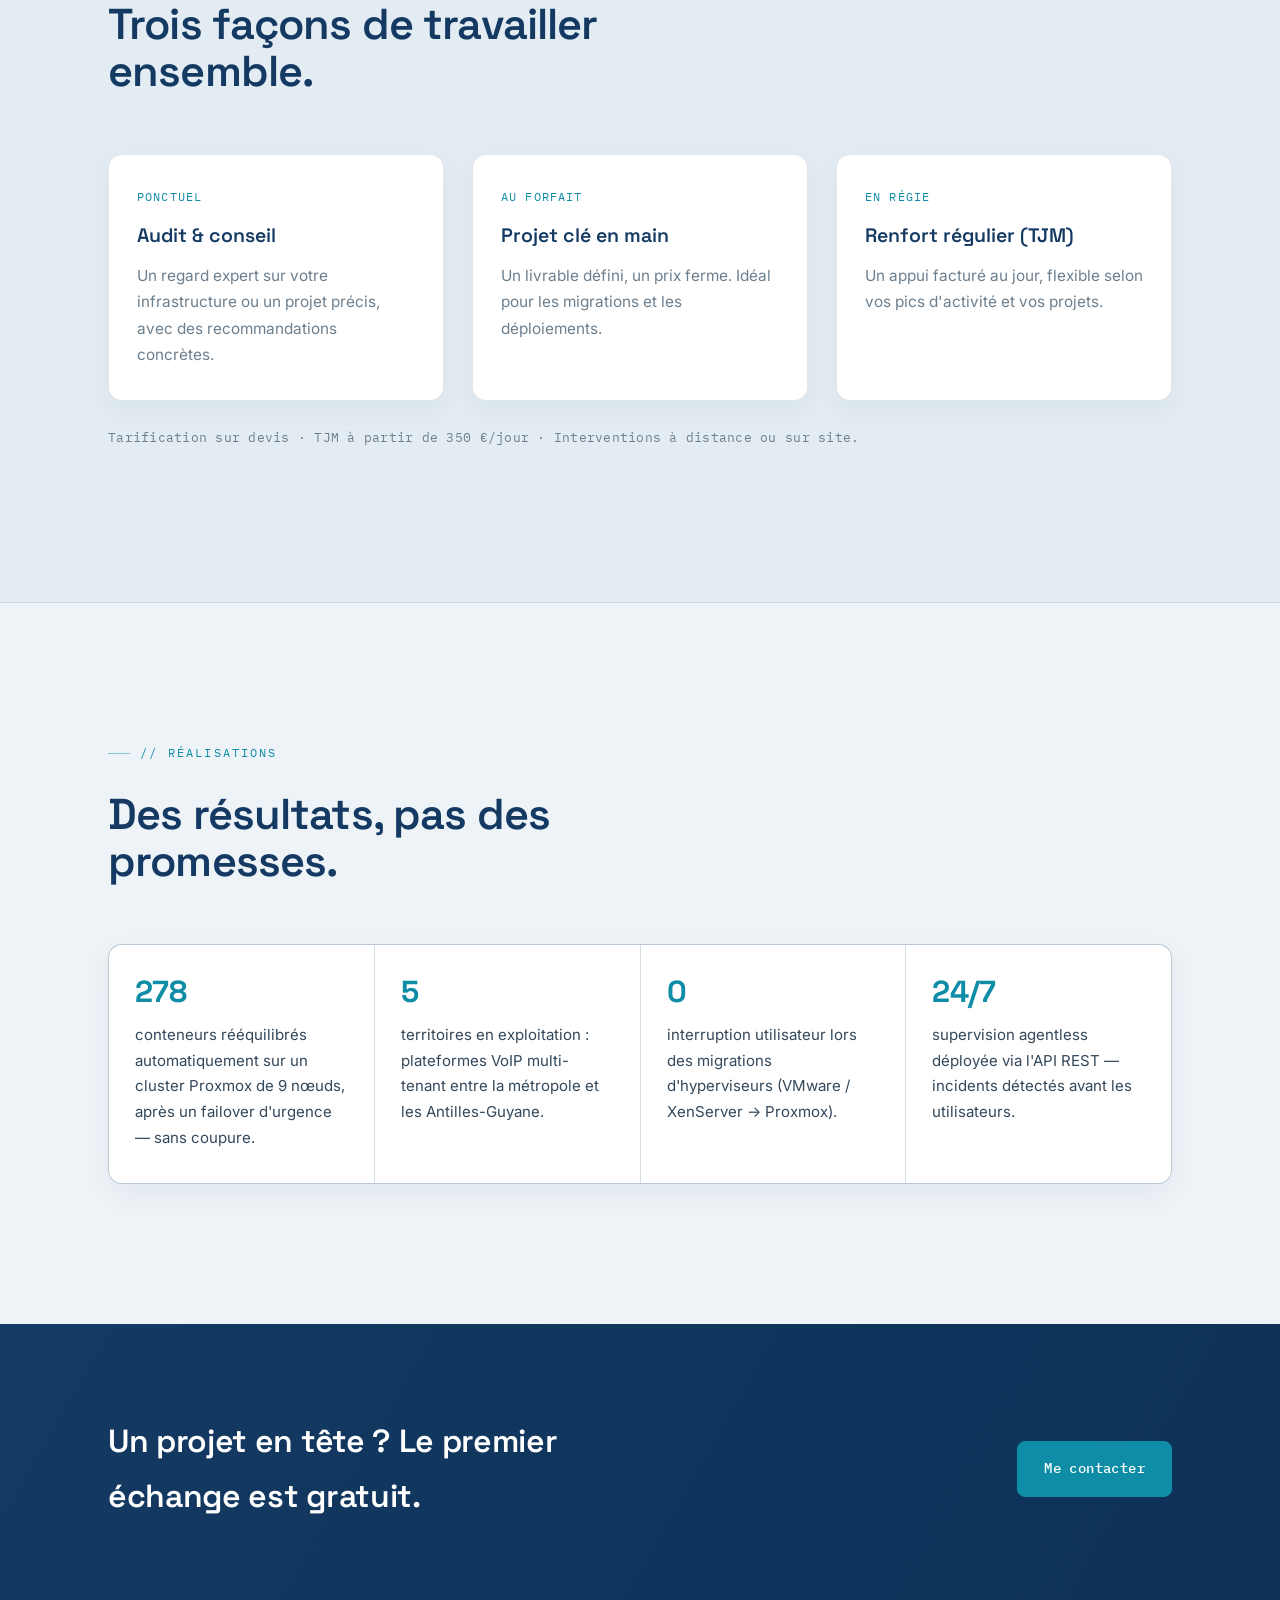
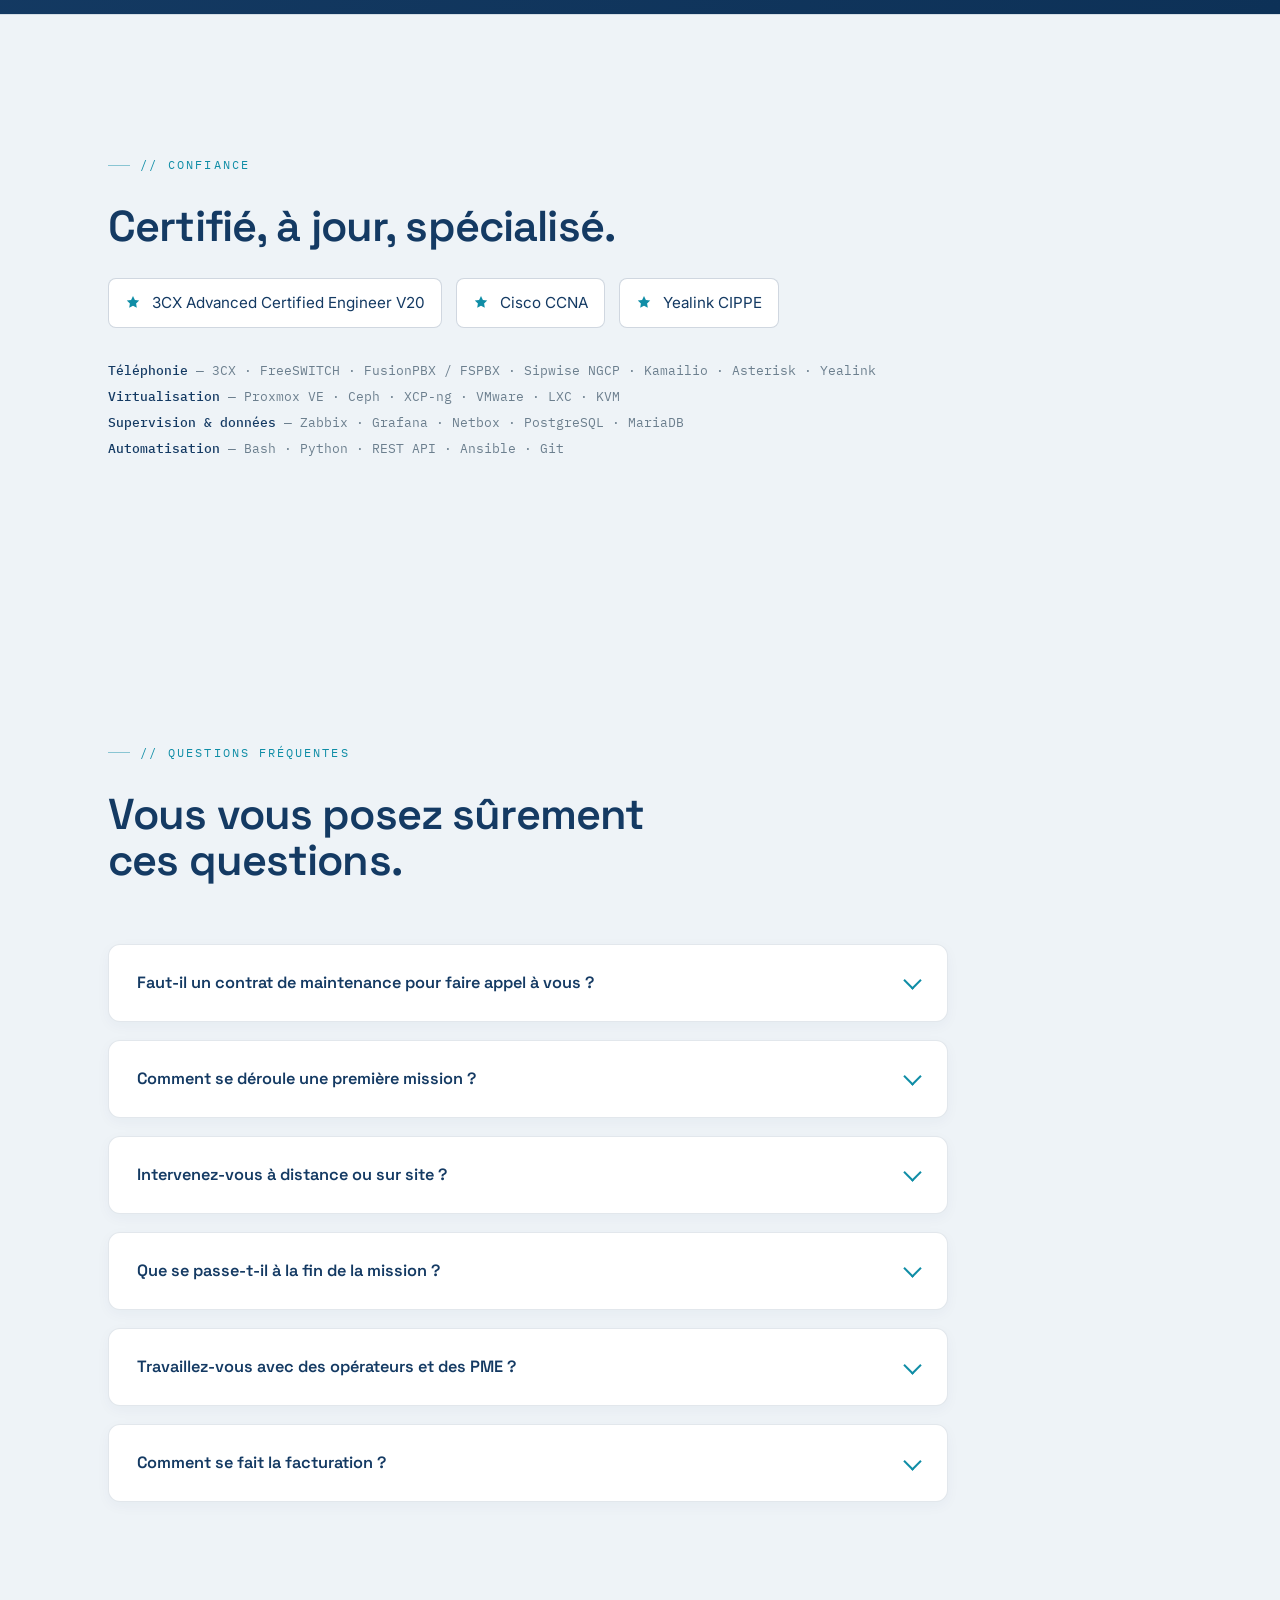
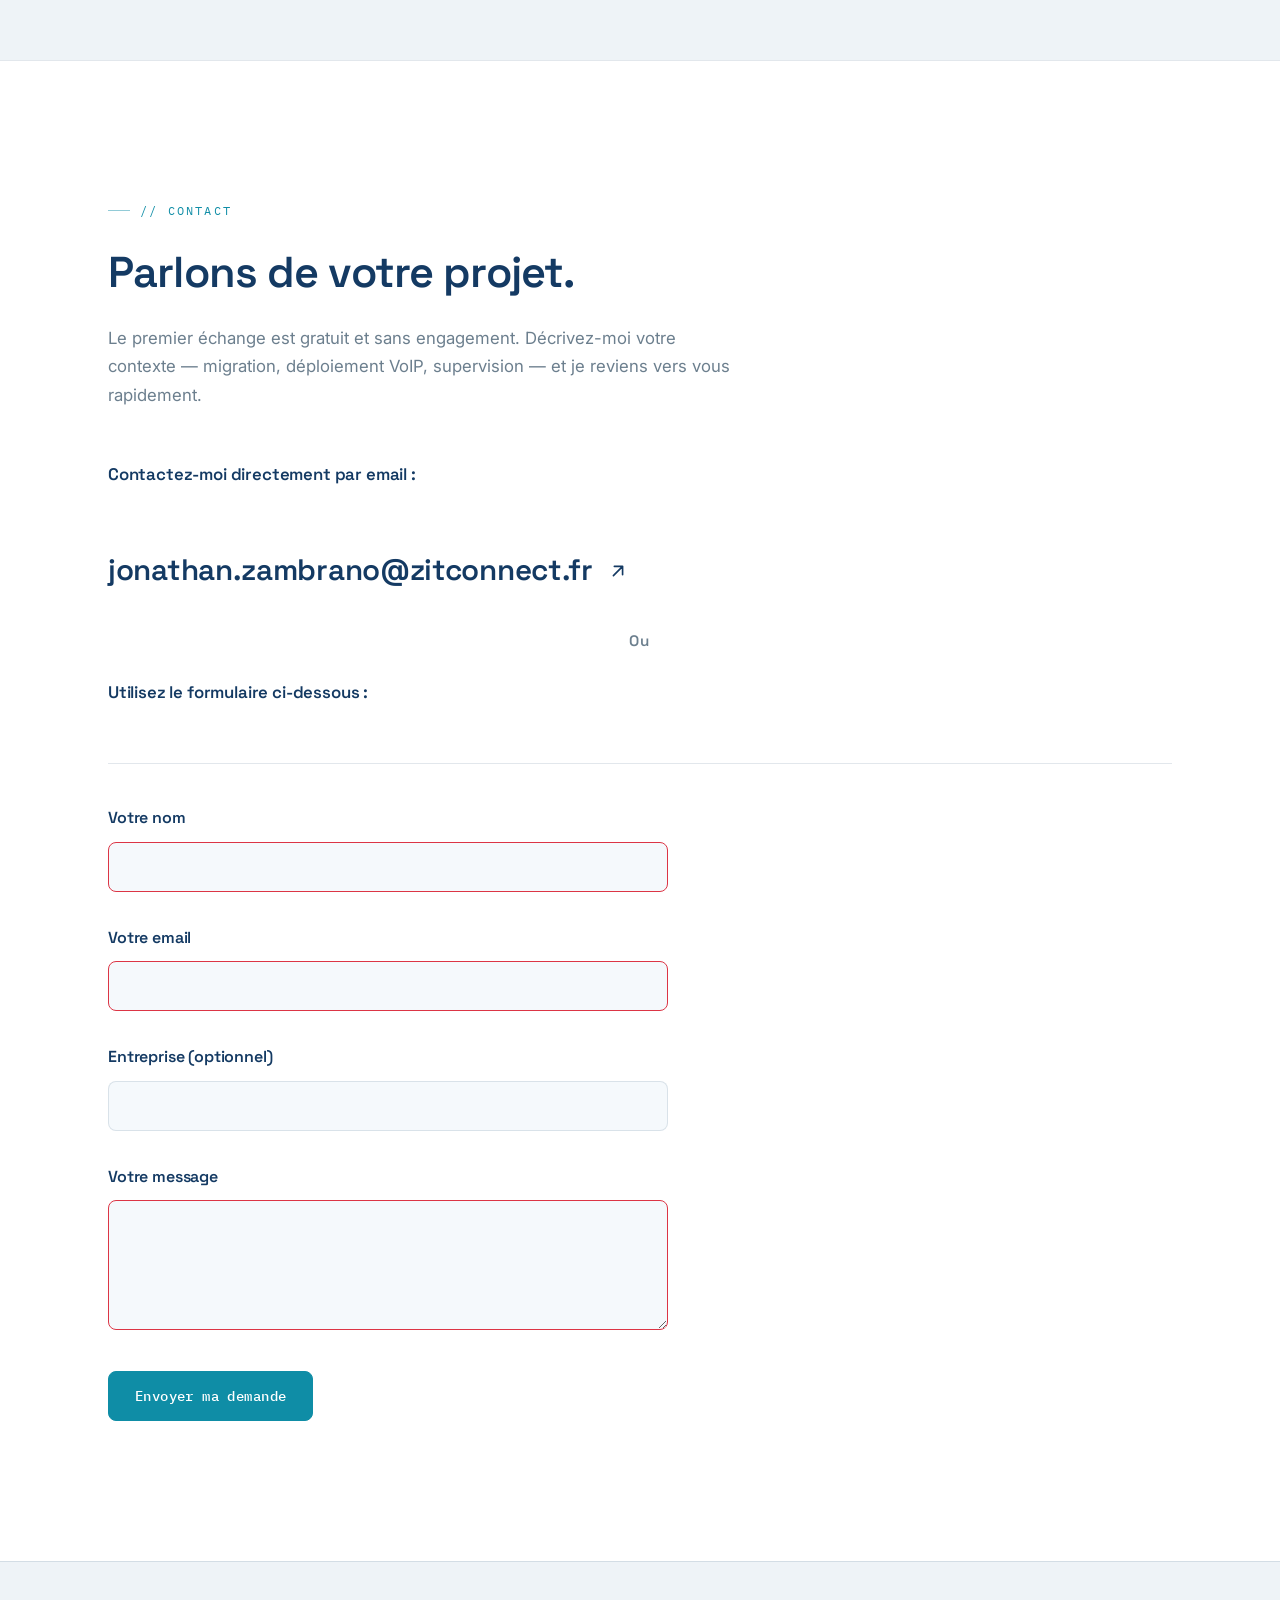
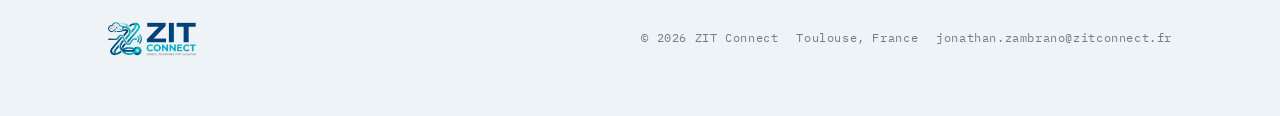
==== commit d8c81b58: "Mejorar link mailto con subject y body predefinidos" ====
--- a/index.html
+++ b/index.html
@@ -287,7 +287,7 @@
     <div class="contact-options">
       <div class="contact-method">
         <p class="contact-method-title"><span class="lang-fr">Contactez-moi directement par email :</span><span class="lang-es">Contácteme directamente por correo:</span></p>
-        <a class="mail-btn" href="mailto:jonathan.zambrano@zitconnect.fr">jonathan.zambrano@zitconnect.fr<svg width="22" height="22" viewBox="0 0 24 24" fill="none"><path d="M7 17L17 7M17 7H8M17 7V16" stroke="currentColor" stroke-width="1.8" stroke-linecap="round" stroke-linejoin="round"/></svg></a>
+        <a class="mail-btn" href="mailto:jonathan.zambrano@zitconnect.fr?subject=Demande%20d'information%20-%20ZIT%20Connect&body=Bonjour%2C%0A%0AJ'aimerais%20en%20savoir%20plus%20sur%20vos%20services.%0A%0ABien%20cordialement">jonathan.zambrano@zitconnect.fr<svg width="22" height="22" viewBox="0 0 24 24" fill="none"><path d="M7 17L17 7M17 7H8M17 7V16" stroke="currentColor" stroke-width="1.8" stroke-linecap="round" stroke-linejoin="round"/></svg></a>
       </div>
 
       <div class="contact-divider">
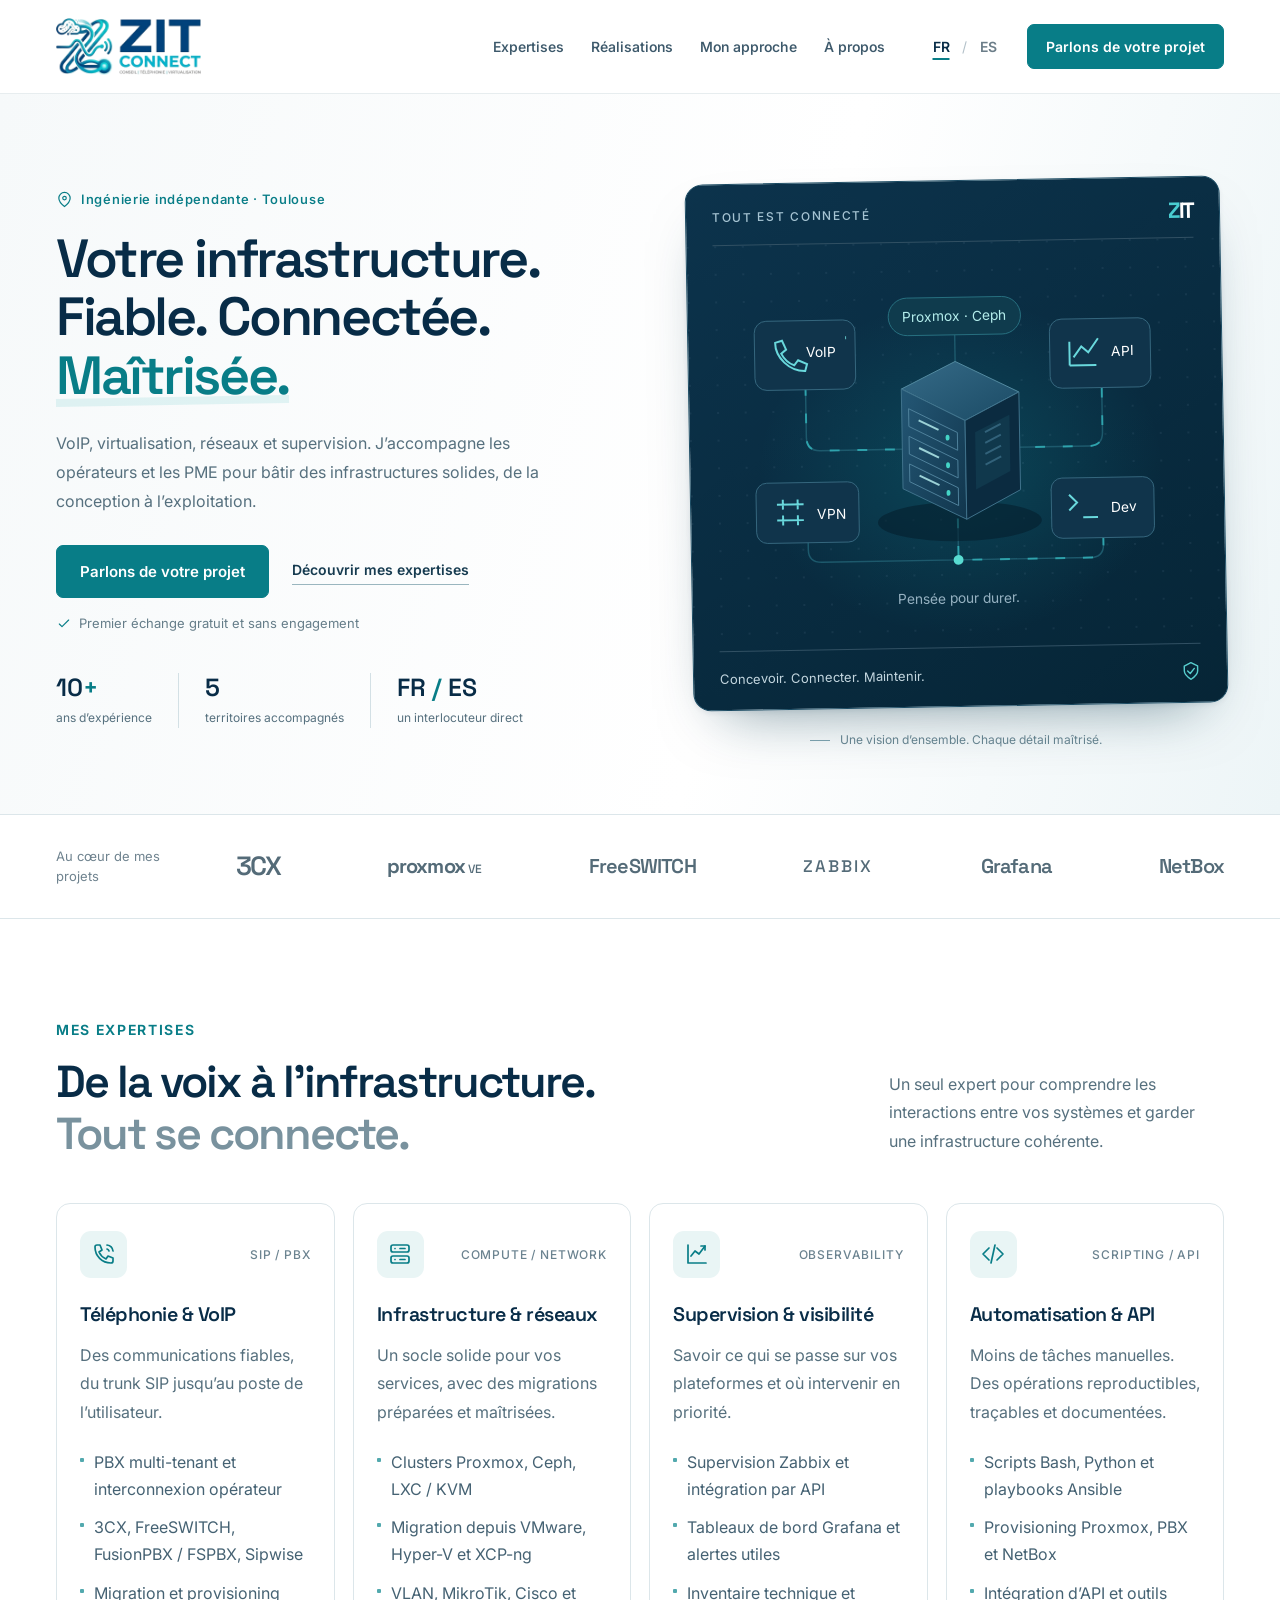
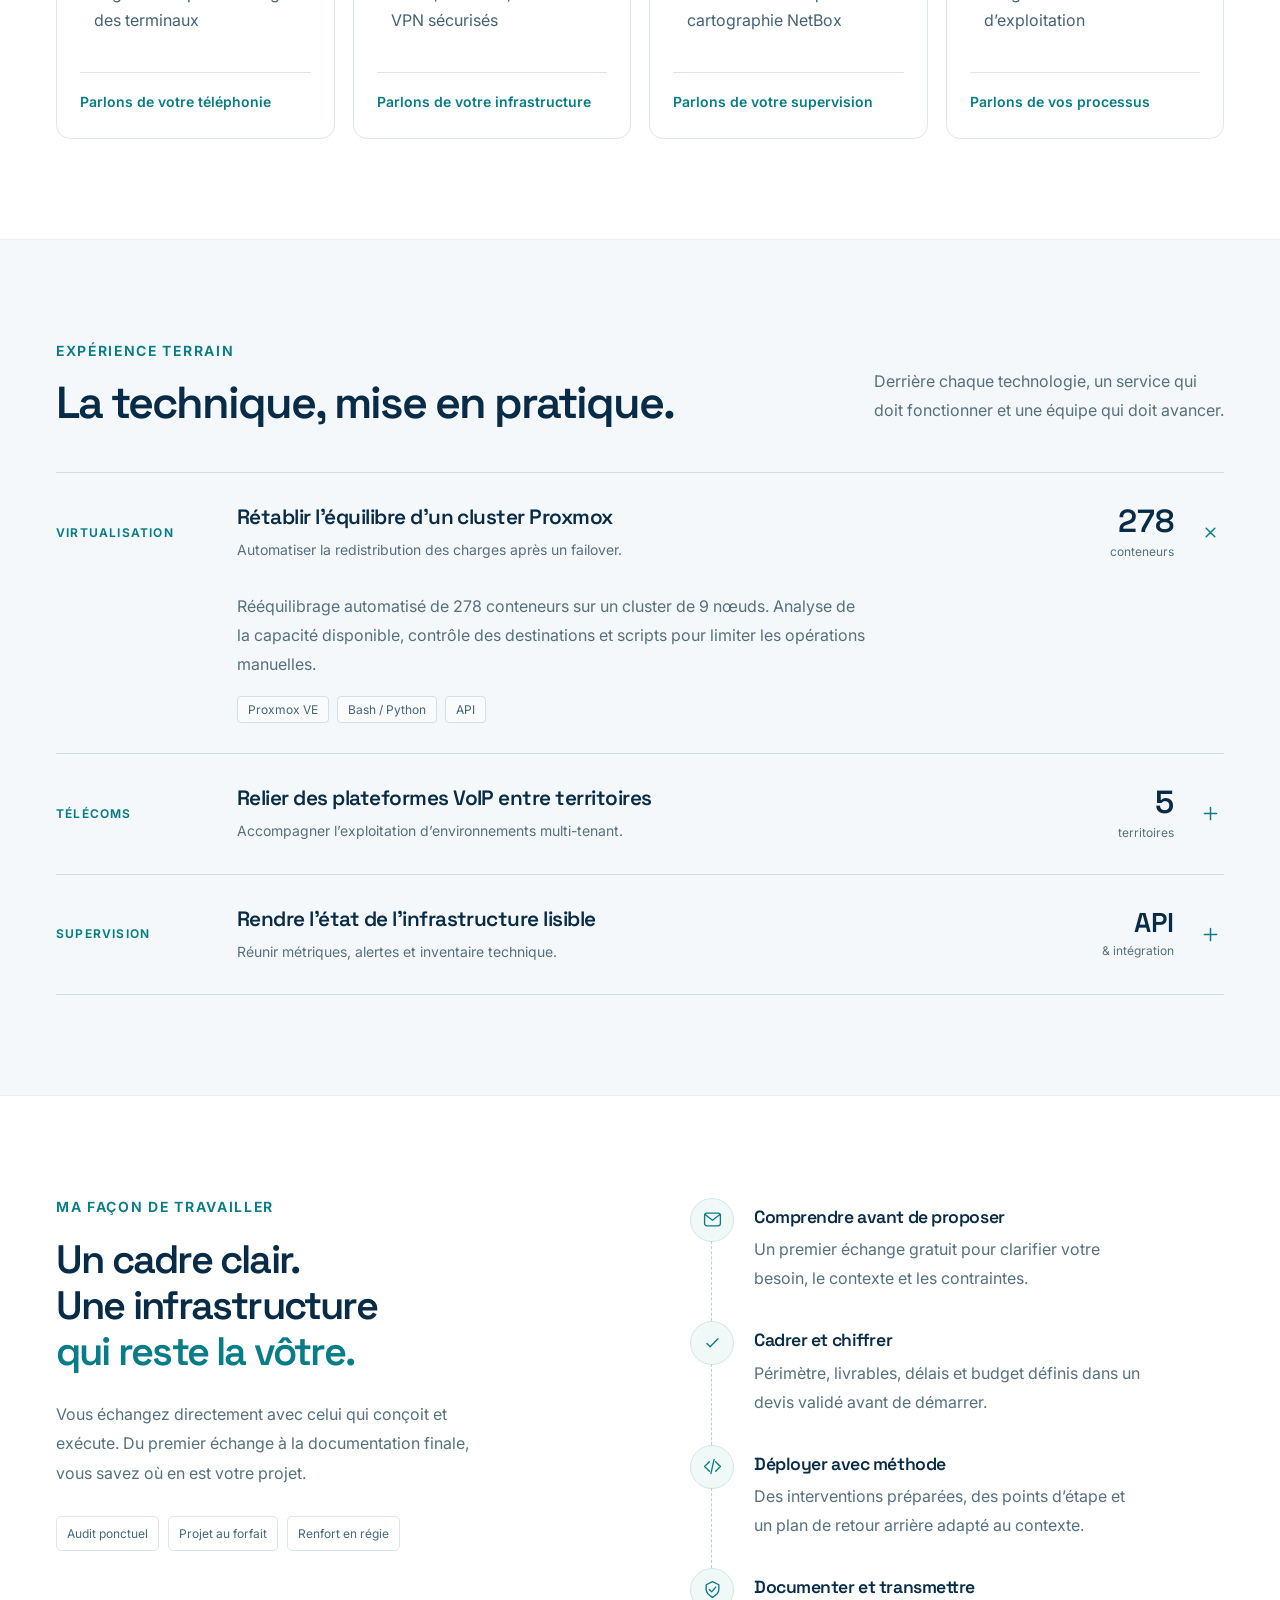
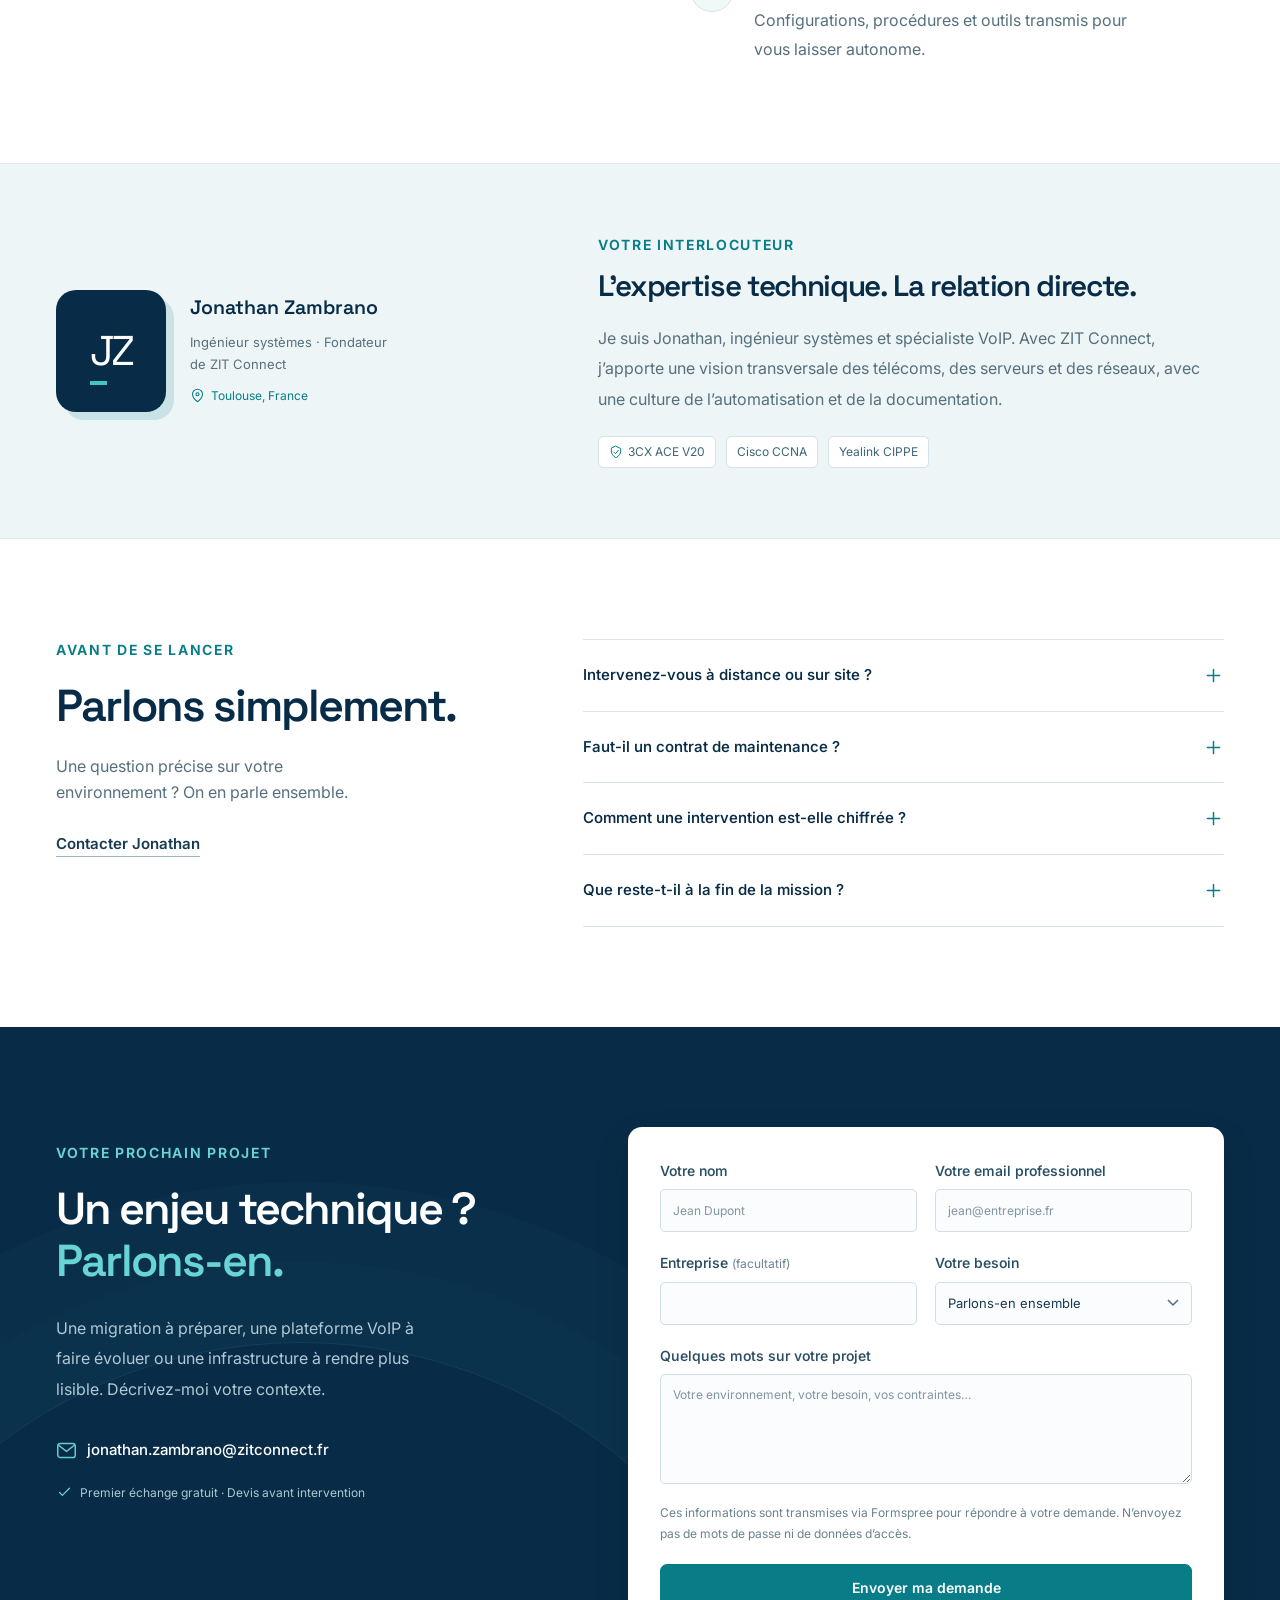
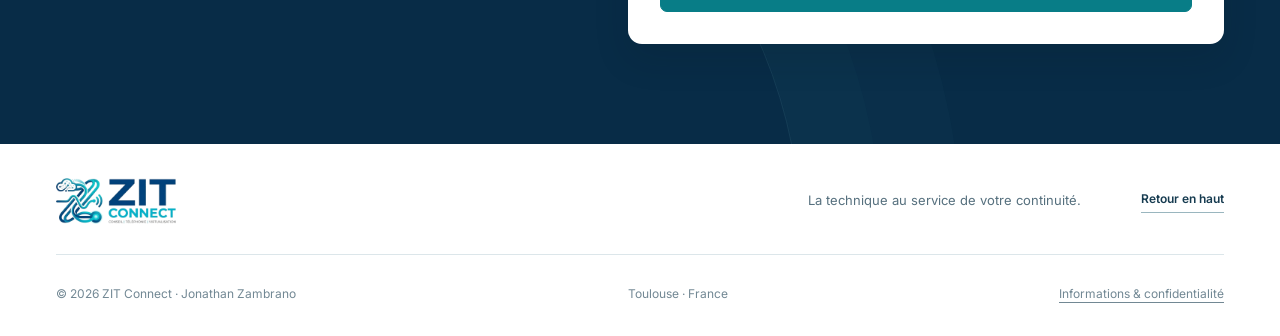
==== commit c74f476b: "Refine ZIT Connect website and prepare Cloudflare production deployment" ====
--- a/index.html
+++ b/index.html
@@ -1,363 +1,149 @@
-<!DOCTYPE html>
-<html lang="fr">
-<head>
-  <meta charset="UTF-8">
-  <link rel="icon" href="assets/favicon.ico" type="image/x-icon">
-  <link rel="shortcut icon" href="assets/favicon.ico" type="image/x-icon">
-  <link rel="apple-touch-icon" href="assets/logo.jpg">
-  <meta name="viewport" content="width=device-width, initial-scale=1.0">
-  <meta name="theme-color" content="#143A63">
-  
-  <!-- SEO & Meta -->
-  <title>ZIT Connect — Infrastructure, Télécoms & VoIP · Toulouse</title>
-  <meta name="description" content="Expert indépendant en infrastructure et télécoms à Toulouse. Téléphonie VoIP, virtualisation, migrations sans coupure et supervision — en projet au forfait ou en régie.">
-  <meta name="keywords" content="télécoms, VoIP, infrastructure, Toulouse, virtualisation">
-  <meta name="author" content="ZIT Connect">
-  <link rel="canonical" href="https://zitconnect.fr/">
-  
-  <!-- Open Graph -->
-  <meta property="og:type" content="website">
-  <meta property="og:title" content="ZIT Connect — Infrastructure & Télécoms">
-  <meta property="og:description" content="Expert indépendant en infrastructure et télécoms à Toulouse">
-  <meta property="og:url" content="https://zitconnect.fr/">
-  <meta property="og:image" content="https://zitconnect.fr/assets/logo.jpg">
-  
-  <!-- Fonts -->
-  <link rel="preconnect" href="https://fonts.googleapis.com">
-  <link rel="preconnect" href="https://fonts.gstatic.com" crossorigin>
-  <link href="https://fonts.googleapis.com/css2?family=Space+Grotesk:wght@500;600;700&family=Inter:wght@400;500;600&family=IBM+Plex+Mono:wght@400;500&display=swap" rel="stylesheet">
-  
-  <!-- Stylesheets -->
-  <link rel="stylesheet" href="css/variables.css">
-  <link rel="stylesheet" href="css/base.css">
-  <link rel="stylesheet" href="css/layout.css">
-  <link rel="stylesheet" href="css/components.css">
-  <link rel="stylesheet" href="css/animations.css">
-  <link rel="stylesheet" href="css/responsive.css">
-</head>
-<body id="top">
-</head>
-<body class="lang-fr">
-
-<header class="nav">
-  <div class="nav-inner">
-    <a class="brand" href="#top"><img class="logo" src="[data-uri]" alt="ZIT Connect — Conseil, Téléphonie, Virtualisation"></a>
-    <nav class="nav-links">
-      <a href="#prestations"><span class="lang-fr">Prestations</span><span class="lang-es">Prestaciones</span></a>
-      <a href="#methode"><span class="lang-fr">Méthode</span><span class="lang-es">Método</span></a>
-      <a href="#modalites"><span class="lang-fr">Modalités</span><span class="lang-es">Modalidades</span></a>
-      <a href="#pourquoi"><span class="lang-fr">Pourquoi&nbsp;?</span><span class="lang-es">¿Por qué?</span></a>
-      <a href="#realisations"><span class="lang-fr">Réalisations</span><span class="lang-es">Realizaciones</span></a>
-      <a href="#faq"><span class="lang-fr">FAQ</span><span class="lang-es">FAQ</span></a>
-    </nav>
-    <div style="display:flex;align-items:center;gap:14px;">
-      <a class="nav-cta" href="#contact"><span class="lang-fr">Me contacter</span><span class="lang-es">Contactar</span></a>
-      <div class="lang" role="group" aria-label="Language">
-        <button id="btn-fr" class="on" onclick="setLanguage('fr')">FR</button>
-        <button id="btn-es" onclick="setLanguage('es')">ES</button>
-      </div>
-    </div>
-  </div>
-</header>
-<a id="top"></a>
-
-<!-- HERO -->
-<div class="hero">
-  <div class="wrap">
-    <p class="eyebrow">Conseil · Téléphonie · Virtualisation</p>
-    <h1>
-      <span class="lang-fr">L'expert infrastructure &amp; télécoms que vous n'avez <em>pas en interne</em>.</span>
-      <span class="lang-es">El experto en infraestructura y telecom que <em>no tiene en su equipo</em>.</span>
-    </h1>
-    <p class="sub">
-      <span class="lang-fr">Je conçois, déploie et fiabilise vos plateformes VoIP, vos clusters virtualisés et votre supervision — en mission ponctuelle ou au long cours, sans alourdir votre structure.</span>
-      <span class="lang-es">Diseño, despliego y fiabilizo sus plataformas VoIP, sus clústeres virtualizados y su supervisión — en misión puntual o continua, sin recargar su estructura.</span>
-    </p>
-    <div class="cta-row">
-      <a class="btn btn-primary" href="#contact"><span class="lang-fr">Réserver un premier échange</span><span class="lang-es">Reservar una primera reunión</span></a>
-      <a class="btn btn-ghost" href="#prestations"><span class="lang-fr">Voir les prestations</span><span class="lang-es">Ver las prestaciones</span></a>
-      <span class="micro"><span class="lang-fr">Premier échange gratuit</span><span class="lang-es">Primera reunión gratuita</span></span>
-    </div>
-
-    <div class="netfig" aria-hidden="true">
-      <svg viewBox="0 0 1000 210" role="img">
-        <defs><linearGradient id="traceGrad" x1="0" y1="0" x2="1" y2="0">
-          <stop offset="0" stop-color="var(--trace)" stop-opacity="0.55"/>
-          <stop offset="0.5" stop-color="var(--signal)" stop-opacity="0.95"/>
-          <stop offset="1" stop-color="var(--trace)" stop-opacity="0.55"/>
-        </linearGradient></defs>
-        <path id="nettrace" d="M 50 150 C 150 150 160 60 250 60 S 360 150 460 150 S 560 55 640 70 S 760 150 830 130 S 930 80 950 82" fill="none" stroke="url(#traceGrad)" stroke-width="1.8" stroke-linecap="round"/>
-        <g class="node-anchor" transform="translate(50 150)"><circle class="node-ring pulse" r="6"/><circle class="node-core" r="4.5"/><text class="node-label" x="0" y="26" text-anchor="middle">TLS</text></g>
-        <g class="node-anchor" transform="translate(250 60)"><circle class="node-ring pulse" r="6"/><circle class="node-core" r="4.5"/><text class="node-label" x="0" y="-16" text-anchor="middle">SXM</text></g>
-        <g class="node-anchor" transform="translate(460 150)"><circle class="node-ring pulse" r="6"/><circle class="node-core" r="4.5"/><text class="node-label" x="0" y="26" text-anchor="middle">SBH</text></g>
-        <g class="node-anchor" transform="translate(640 70)"><circle class="node-ring pulse" r="6"/><circle class="node-core" r="4.5"/><text class="node-label" x="0" y="-16" text-anchor="middle">PTP</text></g>
-        <g class="node-anchor" transform="translate(830 130)"><circle class="node-ring pulse" r="6"/><circle class="node-core" r="4.5"/><text class="node-label" x="0" y="26" text-anchor="middle">FDF</text></g>
-        <g class="node-anchor" transform="translate(950 82)"><circle class="node-ring pulse" r="6"/><circle class="node-core" r="4.5"/><text class="node-label" x="0" y="-16" text-anchor="middle">CAY</text></g>
-        <circle class="pulse" r="3.6" fill="var(--signal)"><animateMotion dur="7s" repeatCount="indefinite" rotate="auto"><mpath href="#nettrace"/></animateMotion></circle>
-        <circle class="pulse" r="2.7" fill="var(--signal)" opacity="0.7"><animateMotion dur="7s" begin="2.3s" repeatCount="indefinite" rotate="auto"><mpath href="#nettrace"/></animateMotion></circle>
-        <circle class="pulse" r="2.7" fill="var(--signal)" opacity="0.7"><animateMotion dur="7s" begin="4.6s" repeatCount="indefinite" rotate="auto"><mpath href="#nettrace"/></animateMotion></circle>
-      </svg>
-    </div>
-
-    <div class="readout">
-      <div class="cell"><div class="num">10+</div><div class="cap"><span class="lang-fr">ans d'expérience</span><span class="lang-es">años de experiencia</span></div></div>
-      <div class="cell"><div class="num">5</div><div class="cap"><span class="lang-fr">territoires desservis</span><span class="lang-es">territorios</span></div></div>
-      <div class="cell"><div class="num">Multi-tenant</div><div class="cap"><span class="lang-fr">architecture PBX</span><span class="lang-es">arquitectura PBX</span></div></div>
-      <div class="cell"><div class="num">Autonome</div><div class="cap"><span class="lang-fr">&amp; documenté</span><span class="lang-es">y documentado</span></div></div>
-    </div>
-  </div>
-</div>
-
-<!-- POUR QUI / PAINS -->
-<section class="pains">
-  <div class="wrap">
-    <p class="eyebrow">// <span class="lang-fr">Pour qui ?</span><span class="lang-es">¿Para quién?</span></p>
-    <h2 class="title"><span class="lang-fr">Vous vous reconnaissez ?</span><span class="lang-es">¿Se reconoce?</span></h2>
-    <div class="pain-grid">
-      <div class="pain"><div class="mk"><svg width="18" height="18" viewBox="0 0 24 24" fill="none"><path d="M12 2v20M2 12h20" stroke="currentColor" stroke-width="2" stroke-linecap="round"/></svg></div><p><span class="lang-fr">Une migration (VMware, XenServer, 3CX…) vous inquiète et vous ne voulez <b>aucune coupure de service</b>.</span><span class="lang-es">Una migración (VMware, XenServer, 3CX…) le preocupa y no quiere <b>ningún corte de servicio</b>.</span></p></div>
-      <div class="pain"><div class="mk"><svg width="18" height="18" viewBox="0 0 24 24" fill="none"><path d="M12 2v20M2 12h20" stroke="currentColor" stroke-width="2" stroke-linecap="round"/></svg></div><p><span class="lang-fr">Votre téléphonie doit évoluer, mais <b>aucune compétence VoIP pointue</b> n'existe en interne.</span><span class="lang-es">Su telefonía debe evolucionar, pero <b>no hay competencia VoIP especializada</b> internamente.</span></p></div>
-      <div class="pain"><div class="mk"><svg width="18" height="18" viewBox="0 0 24 24" fill="none"><path d="M12 2v20M2 12h20" stroke="currentColor" stroke-width="2" stroke-linecap="round"/></svg></div><p><span class="lang-fr">Vos serveurs tournent sans supervision réelle : vous <b>découvrez les incidents trop tard</b>.</span><span class="lang-es">Sus servidores funcionan sin supervisión real: <b>descubre los incidentes demasiado tarde</b>.</span></p></div>
-      <div class="pain"><div class="mk"><svg width="18" height="18" viewBox="0 0 24 24" fill="none"><path d="M12 2v20M2 12h20" stroke="currentColor" stroke-width="2" stroke-linecap="round"/></svg></div><p><span class="lang-fr">Vous cherchez un renfort <b>fiable et autonome</b> — pas un prestataire de plus à encadrer.</span><span class="lang-es">Busca un refuerzo <b>fiable y autónomo</b> — no un proveedor más que gestionar.</span></p></div>
-    </div>
-  </div>
-</section>
-
-<!-- PRESTATIONS -->
-<section id="prestations">
-  <div class="wrap">
-    <p class="eyebrow">// <span class="lang-fr">Prestations</span><span class="lang-es">Prestaciones</span></p>
-    <h2 class="title"><span class="lang-fr">Ce que je fais pour vous.</span><span class="lang-es">Lo que hago por usted.</span></h2>
-    <p class="lead"><span class="lang-fr">Quatre domaines, un même objectif : une infrastructure qui tient, sans que vous ayez à vous en soucier.</span><span class="lang-es">Cuatro áreas, un mismo objetivo: una infraestructura que aguanta, sin que usted tenga que preocuparse.</span></p>
-    <div class="offers-grid">
-      <div class="offer">
-        <div class="kick"><span class="lang-fr">Téléphonie &amp; VoIP</span><span class="lang-es">Telefonía y VoIP</span></div>
-        <h3><span class="lang-fr">Une téléphonie qui tient la charge</span><span class="lang-es">Una telefonía que aguanta la carga</span></h3>
-        <ul>
-          <li><span class="lang-fr">Architecture PBX multi-tenant (3CX, FreeSWITCH, FSPBX, Sipwise)</span><span class="lang-es">Arquitectura PBX multi-tenant (3CX, FreeSWITCH, FSPBX, Sipwise)</span></li>
-          <li><span class="lang-fr">Trunks SIP &amp; interconnexion opérateur</span><span class="lang-es">Trunks SIP e interconexión con operador</span></li>
-          <li><span class="lang-fr">Migration et provisioning des postes sans interruption</span><span class="lang-es">Migración y aprovisionamiento de terminales sin interrupción</span></li>
-        </ul>
-      </div>
-      <div class="offer">
-        <div class="kick"><span class="lang-fr">Virtualisation &amp; migration</span><span class="lang-es">Virtualización y migración</span></div>
-        <h3><span class="lang-fr">Des clusters résilients, des migrations sans coupure</span><span class="lang-es">Clústeres resilientes, migraciones sin corte</span></h3>
-        <ul>
-          <li><span class="lang-fr">Clusters Proxmox / Ceph haute disponibilité</span><span class="lang-es">Clústeres Proxmox / Ceph de alta disponibilidad</span></li>
-          <li><span class="lang-fr">Migration VMware &amp; XenServer vers Proxmox</span><span class="lang-es">Migración de VMware y XenServer a Proxmox</span></li>
-          <li><span class="lang-fr">Optimisation LXC / KVM et stockage distribué</span><span class="lang-es">Optimización LXC / KVM y almacenamiento distribuido</span></li>
-        </ul>
-      </div>
-      <div class="offer">
-        <div class="kick"><span class="lang-fr">Supervision</span><span class="lang-es">Supervisión</span></div>
-        <h3><span class="lang-fr">La fin des incidents découverts trop tard</span><span class="lang-es">El fin de los incidentes descubiertos tarde</span></h3>
-        <ul>
-          <li><span class="lang-fr">Supervision Zabbix sans agent, via API REST</span><span class="lang-es">Supervisión Zabbix sin agente, vía API REST</span></li>
-          <li><span class="lang-fr">Tableaux de bord Grafana &amp; alerting proactif</span><span class="lang-es">Paneles Grafana y alertas proactivas</span></li>
-          <li><span class="lang-fr">Inventaire et cartographie réseau (Netbox)</span><span class="lang-es">Inventario y mapa de red (Netbox)</span></li>
-        </ul>
-      </div>
-      <div class="offer">
-        <div class="kick"><span class="lang-fr">Automatisation</span><span class="lang-es">Automatización</span></div>
-        <h3><span class="lang-fr">Vos tâches répétitives, fiabilisées par le code</span><span class="lang-es">Sus tareas repetitivas, fiabilizadas por código</span></h3>
-        <ul>
-          <li><span class="lang-fr">Provisioning automatisé (Bash, Python)</span><span class="lang-es">Aprovisionamiento automatizado (Bash, Python)</span></li>
-          <li><span class="lang-fr">Intégration d'API (Proxmox, Netbox)</span><span class="lang-es">Integración de API (Proxmox, Netbox)</span></li>
-          <li><span class="lang-fr">Scripts d'exploitation robustes et documentés</span><span class="lang-es">Scripts de explotación robustos y documentados</span></li>
-        </ul>
-      </div>
-    </div>
-  </div>
-</section>
-
-<!-- MÉTHODE -->
-<section id="methode">
-  <div class="wrap">
-    <p class="eyebrow">// <span class="lang-fr">Méthode</span><span class="lang-es">Método</span></p>
-    <h2 class="title"><span class="lang-fr">Une méthode simple, sans surprise.</span><span class="lang-es">Un método simple, sin sorpresas.</span></h2>
-    <div class="steps">
-      <div class="step"><span class="no">01</span><h4><span class="lang-fr">Échange &amp; audit</span><span class="lang-es">Contacto y auditoría</span></h4><p><span class="lang-fr">On clarifie votre besoin et j'examine l'existant. Gratuit, sans engagement.</span><span class="lang-es">Aclaramos su necesidad y examino lo existente. Gratis, sin compromiso.</span></p></div>
-      <div class="step"><span class="no">02</span><h4><span class="lang-fr">Proposition chiffrée</span><span class="lang-es">Propuesta con precio</span></h4><p><span class="lang-fr">Un devis clair : périmètre, délai, livrables. Au forfait ou en régie.</span><span class="lang-es">Un presupuesto claro: alcance, plazo, entregables. A tanto alzado o en régimen.</span></p></div>
-      <div class="step"><span class="no">03</span><h4><span class="lang-fr">Mise en œuvre</span><span class="lang-es">Ejecución</span></h4><p><span class="lang-fr">J'interviens de façon autonome, avec des points d'étape réguliers.</span><span class="lang-es">Intervengo de forma autónoma, con puntos de control regulares.</span></p></div>
-      <div class="step"><span class="no">04</span><h4><span class="lang-fr">Documentation &amp; suivi</span><span class="lang-es">Documentación y seguimiento</span></h4><p><span class="lang-fr">Tout est documenté et traçable. Vous restez autonome après la mission.</span><span class="lang-es">Todo queda documentado y trazable. Usted queda autónomo tras la misión.</span></p></div>
-    </div>
-  </div>
-</section>
-
-
-<!-- POURQUOI MOI -->
-<section id="pourquoi">
-  <div class="wrap">
-    <p class="eyebrow">// <span class="lang-fr">Pourquoi moi</span><span class="lang-es">Por qué yo</span></p>
-    <h2 class="title"><span class="lang-fr">Ce qui me distingue.</span><span class="lang-es">Lo que me distingue.</span></h2>
-    <div class="why-grid">
-      <div class="why-card"><div class="ic"><svg width="22" height="22" viewBox="0 0 24 24" fill="none" stroke="currentColor" stroke-width="1.8" stroke-linecap="round" stroke-linejoin="round"><path d="M12 12a4 4 0 100-8 4 4 0 000 8z"/><path d="M4 20c0-3.3 3.6-5 8-5s8 1.7 8 5"/></svg></div><h4><span class="lang-fr">Interlocuteur unique</span><span class="lang-es">Interlocutor único</span></h4><p><span class="lang-fr">Vous parlez directement à celui qui conçoit et exécute. Aucune couche intermédiaire.</span><span class="lang-es">Habla directamente con quien diseña y ejecuta. Sin capas intermedias.</span></p></div>
-      <div class="why-card"><div class="ic"><svg width="22" height="22" viewBox="0 0 24 24" fill="none" stroke="currentColor" stroke-width="1.8" stroke-linecap="round" stroke-linejoin="round"><path d="M14 2H6a2 2 0 00-2 2v16a2 2 0 002 2h12a2 2 0 002-2V8z"/><path d="M14 2v6h6M9 13h6M9 17h6"/></svg></div><h4><span class="lang-fr">Autonome &amp; documenté</span><span class="lang-es">Autónomo y documentado</span></h4><p><span class="lang-fr">J'interviens seul et je documente tout. Vous gardez la main après la mission.</span><span class="lang-es">Intervengo solo y documento todo. Usted mantiene el control tras la misión.</span></p></div>
-      <div class="why-card"><div class="ic"><svg width="22" height="22" viewBox="0 0 24 24" fill="none" stroke="currentColor" stroke-width="1.8" stroke-linecap="round" stroke-linejoin="round"><path d="M12 2l8 4v6c0 5-3.4 8.5-8 10-4.6-1.5-8-5-8-10V6z"/><path d="M9 12l2 2 4-4"/></svg></div><h4><span class="lang-fr">Certifié &amp; à jour</span><span class="lang-es">Certificado y al día</span></h4><p><span class="lang-fr">3CX ACE V20, Cisco CCNA, Yealink CIPPE — des compétences vérifiables.</span><span class="lang-es">3CX ACE V20, Cisco CCNA, Yealink CIPPE — competencias verificables.</span></p></div>
-      <div class="why-card"><div class="ic"><svg width="22" height="22" viewBox="0 0 24 24" fill="none" stroke="currentColor" stroke-width="1.8" stroke-linecap="round" stroke-linejoin="round"><path d="M22 12h-4l-3 9L9 3l-3 9H2"/></svg></div><h4><span class="lang-fr">Sans coupure</span><span class="lang-es">Sin corte</span></h4><p><span class="lang-fr">Migrations et bascules pensées pour zéro interruption de service.</span><span class="lang-es">Migraciones y cambios pensados para cero interrupción de servicio.</span></p></div>
-      <div class="why-card"><div class="ic"><svg width="22" height="22" viewBox="0 0 24 24" fill="none" stroke="currentColor" stroke-width="1.8" stroke-linecap="round" stroke-linejoin="round"><circle cx="12" cy="12" r="10"/><path d="M2 12h20M12 2a15 15 0 010 20M12 2a15 15 0 000 20"/></svg></div><h4><span class="lang-fr">Multi-territoires</span><span class="lang-es">Multi-territorio</span></h4><p><span class="lang-fr">Habitué aux contraintes d'exploitation entre métropole et Antilles-Guyane.</span><span class="lang-es">Acostumbrado a las exigencias entre metrópoli y Antillas-Guayana.</span></p></div>
-      <div class="why-card"><div class="ic"><svg width="22" height="22" viewBox="0 0 24 24" fill="none" stroke="currentColor" stroke-width="1.8" stroke-linecap="round" stroke-linejoin="round"><path d="M21 12a9 9 0 11-3-6.7L21 8M21 3v5h-5"/></svg></div><h4><span class="lang-fr">Réversible</span><span class="lang-es">Reversible</span></h4><p><span class="lang-fr">Aucune dépendance : tout est transféré et documenté. Vous n'êtes jamais captif.</span><span class="lang-es">Sin dependencia: todo se transfiere y documenta. Nunca queda cautivo.</span></p></div>
-    </div>
-  </div>
-</section>
-
-<!-- MODALITÉS -->
-<section class="modes" id="modalites">
-  <div class="wrap">
-    <p class="eyebrow">// <span class="lang-fr">Modalités</span><span class="lang-es">Modalidades</span></p>
-    <h2 class="title"><span class="lang-fr">Trois façons de travailler ensemble.</span><span class="lang-es">Tres formas de trabajar juntos.</span></h2>
-    <div class="modes-grid">
-      <div class="mode"><div class="tag"><span class="lang-fr">Ponctuel</span><span class="lang-es">Puntual</span></div><h4><span class="lang-fr">Audit &amp; conseil</span><span class="lang-es">Auditoría y consultoría</span></h4><p><span class="lang-fr">Un regard expert sur votre infrastructure ou un projet précis, avec des recommandations concrètes.</span><span class="lang-es">Una mirada experta sobre su infraestructura o un proyecto concreto, con recomendaciones prácticas.</span></p></div>
-      <div class="mode"><div class="tag"><span class="lang-fr">Au forfait</span><span class="lang-es">A tanto alzado</span></div><h4><span class="lang-fr">Projet clé en main</span><span class="lang-es">Proyecto llave en mano</span></h4><p><span class="lang-fr">Un livrable défini, un prix ferme. Idéal pour les migrations et les déploiements.</span><span class="lang-es">Un entregable definido, un precio cerrado. Ideal para migraciones y despliegues.</span></p></div>
-      <div class="mode"><div class="tag"><span class="lang-fr">En régie</span><span class="lang-es">En régimen</span></div><h4><span class="lang-fr">Renfort régulier (TJM)</span><span class="lang-es">Refuerzo regular (TJM)</span></h4><p><span class="lang-fr">Un appui facturé au jour, flexible selon vos pics d'activité et vos projets.</span><span class="lang-es">Un apoyo facturado por día, flexible según sus picos de actividad y proyectos.</span></p></div>
-    </div>
-    <p class="modes-note"><span class="lang-fr">Tarification sur devis · TJM à partir de 350 €/jour · Interventions à distance ou sur site.</span><span class="lang-es">Tarificación según presupuesto · TJM desde 350 €/día · Intervenciones en remoto o presenciales.</span></p>
-  </div>
-</section>
-
-<!-- RÉALISATIONS -->
-<section id="realisations">
-  <div class="wrap">
-    <p class="eyebrow">// <span class="lang-fr">Réalisations</span><span class="lang-es">Realizaciones</span></p>
-    <h2 class="title"><span class="lang-fr">Des résultats, pas des promesses.</span><span class="lang-es">Resultados, no promesas.</span></h2>
-    <div class="res-grid">
-      <div class="res"><div class="metric">278</div><p><span class="lang-fr">conteneurs rééquilibrés automatiquement sur un cluster Proxmox de 9 nœuds, après un failover d'urgence — sans coupure.</span><span class="lang-es">contenedores reequilibrados automáticamente en un clúster Proxmox de 9 nodos, tras un failover de emergencia — sin corte.</span></p></div>
-      <div class="res"><div class="metric">5</div><p><span class="lang-fr">territoires en exploitation : plateformes VoIP multi-tenant entre la métropole et les Antilles-Guyane.</span><span class="lang-es">territorios en explotación: plataformas VoIP multi-tenant entre la metrópoli y las Antillas-Guayana.</span></p></div>
-      <div class="res"><div class="metric">0</div><p><span class="lang-fr">interruption utilisateur lors des migrations d'hyperviseurs (VMware / XenServer → Proxmox).</span><span class="lang-es">interrupción de usuario en las migraciones de hipervisores (VMware / XenServer → Proxmox).</span></p></div>
-      <div class="res"><div class="metric">24/7</div><p><span class="lang-fr">supervision agentless déployée via l'API REST — incidents détectés avant les utilisateurs.</span><span class="lang-es">supervisión sin agente desplegada vía API REST — incidentes detectados antes que los usuarios.</span></p></div>
-    </div>
-  </div>
-</section>
-
-
-<!-- CTA BAND -->
-<section class="ctaband">
-  <div class="wrap">
-    <h3><span class="lang-fr">Un projet en tête ? Le premier échange est gratuit.</span><span class="lang-es">¿Un proyecto en mente? La primera reunión es gratuita.</span></h3>
-    <a class="btn btn-primary" href="#contact"><span class="lang-fr">Me contacter</span><span class="lang-es">Contactar</span></a>
-  </div>
-</section>
-
-<!-- CONFIANCE -->
-<section class="modes" style="background:var(--ink);border-bottom:0;">
-  <div class="wrap">
-    <p class="eyebrow">// <span class="lang-fr">Confiance</span><span class="lang-es">Confianza</span></p>
-    <h2 class="title"><span class="lang-fr">Certifié, à jour, spécialisé.</span><span class="lang-es">Certificado, al día, especializado.</span></h2>
-    <div class="trust-row">
-      <div class="cert"><svg width="16" height="16" viewBox="0 0 16 16"><path d="M8 1l1.9 3.9 4.3.6-3.1 3 .7 4.3L8 10.8 4.2 12.8l.7-4.3-3.1-3 4.3-.6z" fill="var(--signal)"/></svg>3CX Advanced Certified Engineer V20</div>
-      <div class="cert"><svg width="16" height="16" viewBox="0 0 16 16"><path d="M8 1l1.9 3.9 4.3.6-3.1 3 .7 4.3L8 10.8 4.2 12.8l.7-4.3-3.1-3 4.3-.6z" fill="var(--signal)"/></svg>Cisco CCNA</div>
-      <div class="cert"><svg width="16" height="16" viewBox="0 0 16 16"><path d="M8 1l1.9 3.9 4.3.6-3.1 3 .7 4.3L8 10.8 4.2 12.8l.7-4.3-3.1-3 4.3-.6z" fill="var(--signal)"/></svg>Yealink CIPPE</div>
-    </div>
-    <div class="stackline">
-      <span class="lang-fr"><b>Téléphonie</b> — 3CX · FreeSWITCH · FusionPBX / FSPBX · Sipwise NGCP · Kamailio · Asterisk · Yealink<br>
-      <b>Virtualisation</b> — Proxmox VE · Ceph · XCP-ng · VMware · LXC · KVM<br>
-      <b>Supervision &amp; données</b> — Zabbix · Grafana · Netbox · PostgreSQL · MariaDB<br>
-      <b>Automatisation</b> — Bash · Python · REST API · Ansible · Git</span>
-      <span class="lang-es"><b>Telefonía</b> — 3CX · FreeSWITCH · FusionPBX / FSPBX · Sipwise NGCP · Kamailio · Asterisk · Yealink<br>
-      <b>Virtualización</b> — Proxmox VE · Ceph · XCP-ng · VMware · LXC · KVM<br>
-      <b>Supervisión y datos</b> — Zabbix · Grafana · Netbox · PostgreSQL · MariaDB<br>
-      <b>Automatización</b> — Bash · Python · REST API · Ansible · Git</span>
-    </div>
-  </div>
-</section>
-
-
-<!-- FAQ -->
-<section id="faq">
-  <div class="wrap">
-    <p class="eyebrow">// <span class="lang-fr">Questions fréquentes</span><span class="lang-es">Preguntas frecuentes</span></p>
-    <h2 class="title"><span class="lang-fr">Vous vous posez sûrement ces questions.</span><span class="lang-es">Seguramente se hace estas preguntas.</span></h2>
-    <div class="faq">
-      <details><summary><span class="lang-fr">Faut-il un contrat de maintenance pour faire appel à vous ?</span><span class="lang-es">¿Hace falta un contrato de mantenimiento para contratarle?</span></summary><div class="ans"><span class="lang-fr">Non. J'interviens en mission ponctuelle (audit, projet) ou en régie, selon votre besoin. Vous n'êtes engagé que sur le périmètre convenu, rien de plus.</span><span class="lang-es">No. Intervengo en misión puntual (auditoría, proyecto) o en régimen, según su necesidad. Solo se compromete con el alcance acordado, nada más.</span></div></details>
-      <details><summary><span class="lang-fr">Comment se déroule une première mission ?</span><span class="lang-es">¿Cómo se desarrolla una primera misión?</span></summary><div class="ans"><span class="lang-fr">Un premier échange gratuit pour cadrer le besoin, puis un devis clair : périmètre, délai, prix. Vous validez avant tout démarrage — aucune surprise.</span><span class="lang-es">Una primera reunión gratuita para encuadrar la necesidad, luego un presupuesto claro: alcance, plazo, precio. Usted valida antes de empezar — sin sorpresas.</span></div></details>
-      <details><summary><span class="lang-fr">Intervenez-vous à distance ou sur site ?</span><span class="lang-es">¿Interviene en remoto o presencial?</span></summary><div class="ans"><span class="lang-fr">Les deux. La majorité des interventions se font à distance, de façon sécurisée ; je me déplace lorsque le contexte l'exige.</span><span class="lang-es">Ambos. La mayoría de las intervenciones son en remoto y de forma segura; me desplazo cuando el contexto lo requiere.</span></div></details>
-      <details><summary><span class="lang-fr">Que se passe-t-il à la fin de la mission ?</span><span class="lang-es">¿Qué pasa al final de la misión?</span></summary><div class="ans"><span class="lang-fr">Tout est documenté et transféré. Vous restez autonome, sans dépendance. Je reste disponible pour du support ponctuel si vous le souhaitez.</span><span class="lang-es">Todo queda documentado y transferido. Usted queda autónomo, sin dependencia. Sigo disponible para soporte puntual si lo desea.</span></div></details>
-      <details><summary><span class="lang-fr">Travaillez-vous avec des opérateurs et des PME ?</span><span class="lang-es">¿Trabaja con operadores y pymes?</span></summary><div class="ans"><span class="lang-fr">Oui. J'accompagne aussi bien des opérateurs télécoms multi-sites que des PME sans équipe infrastructure dédiée.</span><span class="lang-es">Sí. Acompaño tanto a operadores de telecom multi-sede como a pymes sin equipo de infraestructura propio.</span></div></details>
-      <details><summary><span class="lang-fr">Comment se fait la facturation ?</span><span class="lang-es">¿Cómo se factura?</span></summary><div class="ans"><span class="lang-fr">Au forfait pour un livrable défini, ou en régie (TJM) pour un accompagnement régulier. Un devis est systématiquement établi avant toute intervention.</span><span class="lang-es">A tanto alzado para un entregable definido, o en régimen (TJM) para acompañamiento regular. Siempre hay presupuesto antes de intervenir.</span></div></details>
-    </div>
-  </div>
-</section>
-
-<!-- CONTACT -->
-<section class="contact" id="contact">
-  <div class="wrap">
-    <p class="eyebrow">// <span class="lang-fr">Contact</span><span class="lang-es">Contacto</span></p>
-    <h2 class="title"><span class="lang-fr">Parlons de votre projet.</span><span class="lang-es">Hablemos de su proyecto.</span></h2>
-    <p class="lead"><span class="lang-fr">Le premier échange est gratuit et sans engagement. Décrivez-moi votre contexte — migration, déploiement VoIP, supervision — et je reviens vers vous rapidement.</span><span class="lang-es">La primera reunión es gratuita y sin compromiso. Cuénteme su contexto — migración, despliegue VoIP, supervisión — y le respondo enseguida.</span></p>
-
-    <div class="contact-options">
-      <div class="contact-method">
-        <p class="contact-method-title"><span class="lang-fr">Contactez-moi directement par email :</span><span class="lang-es">Contácteme directamente por correo:</span></p>
-        <a class="mail-btn" href="mailto:jonathan.zambrano@zitconnect.fr?subject=Demande%20d'information%20-%20ZIT%20Connect&body=Bonjour%2C%0A%0AJ'aimerais%20en%20savoir%20plus%20sur%20vos%20services.%0A%0ABien%20cordialement">jonathan.zambrano@zitconnect.fr<svg width="22" height="22" viewBox="0 0 24 24" fill="none"><path d="M7 17L17 7M17 7H8M17 7V16" stroke="currentColor" stroke-width="1.8" stroke-linecap="round" stroke-linejoin="round"/></svg></a>
-      </div>
-
-      <div class="contact-divider">
-        <span class="lang-fr">Ou</span>
-        <span class="lang-es">O</span>
-      </div>
-
-      <div class="contact-method">
-        <p class="contact-method-title"><span class="lang-fr">Utilisez le formulaire ci-dessous :</span><span class="lang-es">Use el formulario a continuación:</span></p>
-    </div>
-    </div>
-
-    <form class="contact-form" id="contactForm">
-      <div class="form-group">
-        <label for="name" class="form-label">
-          <span class="lang-fr">Votre nom</span>
-          <span class="lang-es">Su nombre</span>
-        </label>
-        <input type="text" id="name" name="name" class="form-input" required>
-      </div>
-
-      <div class="form-group">
-        <label for="email" class="form-label">
-          <span class="lang-fr">Votre email</span>
-          <span class="lang-es">Su correo</span>
-        </label>
-        <input type="email" id="email" name="email" class="form-input" required>
-      </div>
-
-      <div class="form-group">
-        <label for="company" class="form-label">
-          <span class="lang-fr">Entreprise (optionnel)</span>
-          <span class="lang-es">Empresa (opcional)</span>
-        </label>
-        <input type="text" id="company" name="company" class="form-input">
-      </div>
-
-      <div class="form-group">
-        <label for="message" class="form-label">
-          <span class="lang-fr">Votre message</span>
-          <span class="lang-es">Su mensaje</span>
-        </label>
-        <textarea id="message" name="message" class="form-input form-textarea" rows="5" required></textarea>
-      </div>
-
-      <div class="form-footer">
-        <button type="submit" class="btn btn-primary">
-          <span class="lang-fr">Envoyer ma demande</span>
-          <span class="lang-es">Enviar solicitud</span>
-        </button>
-        <p class="form-message" id="formMessage"></p>
-      </div>
-    </form>
-  </div>
-</section>
-
-<footer class="site">
-  <div class="wrap foot-inner">
-    <div class="foot-brand"><img class="logo-foot" src="[data-uri]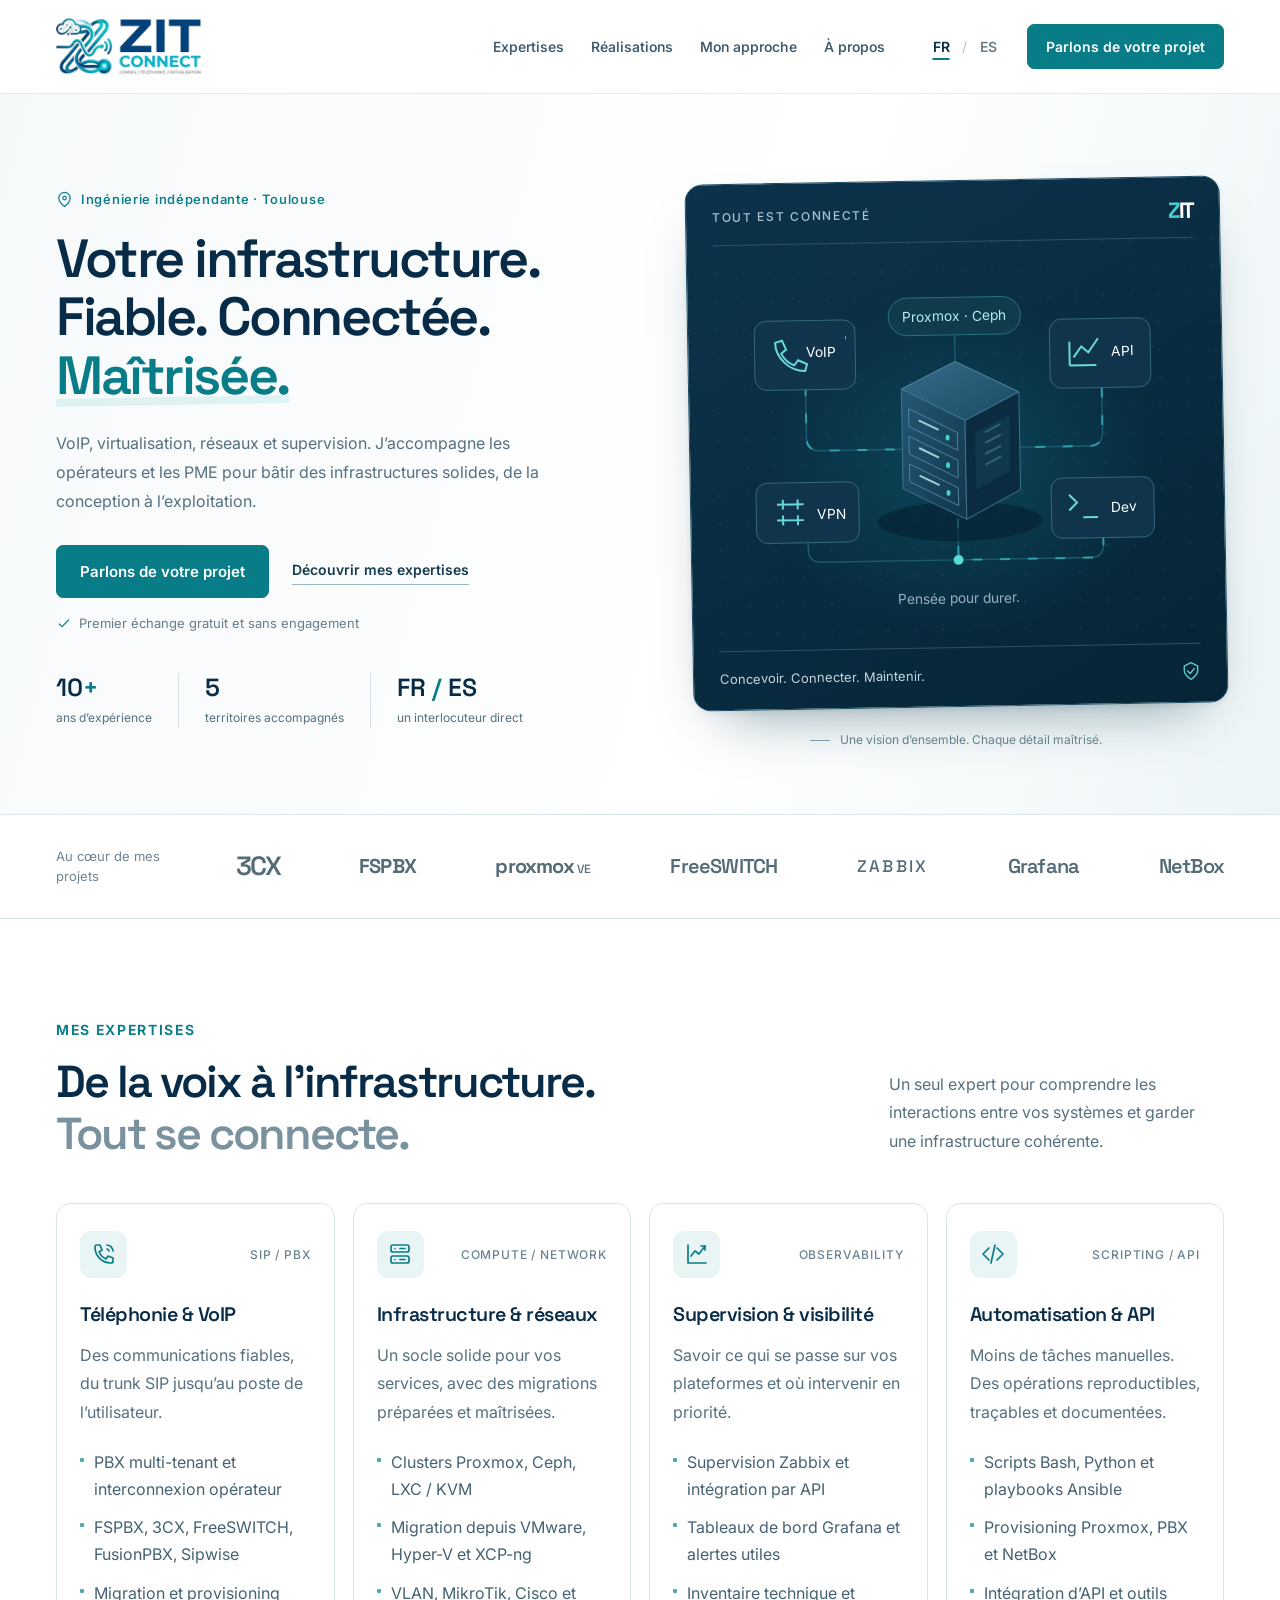
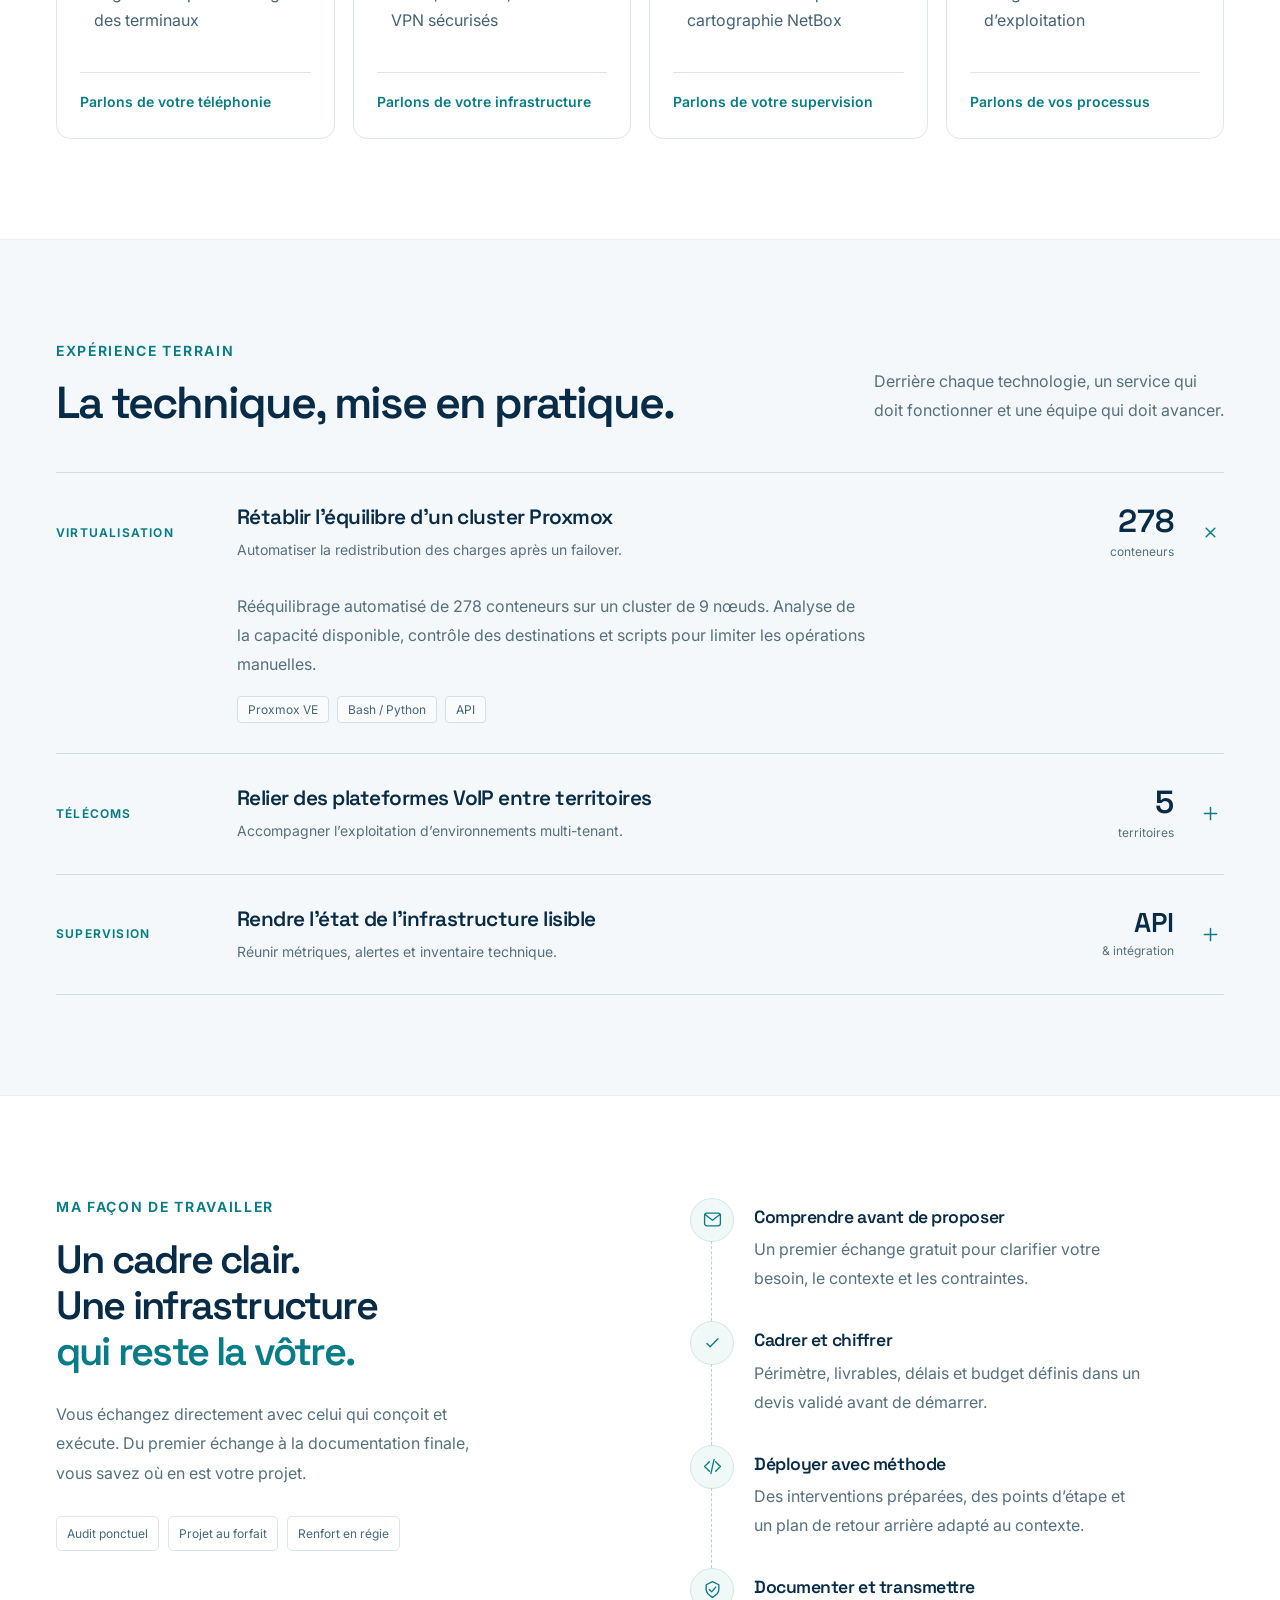
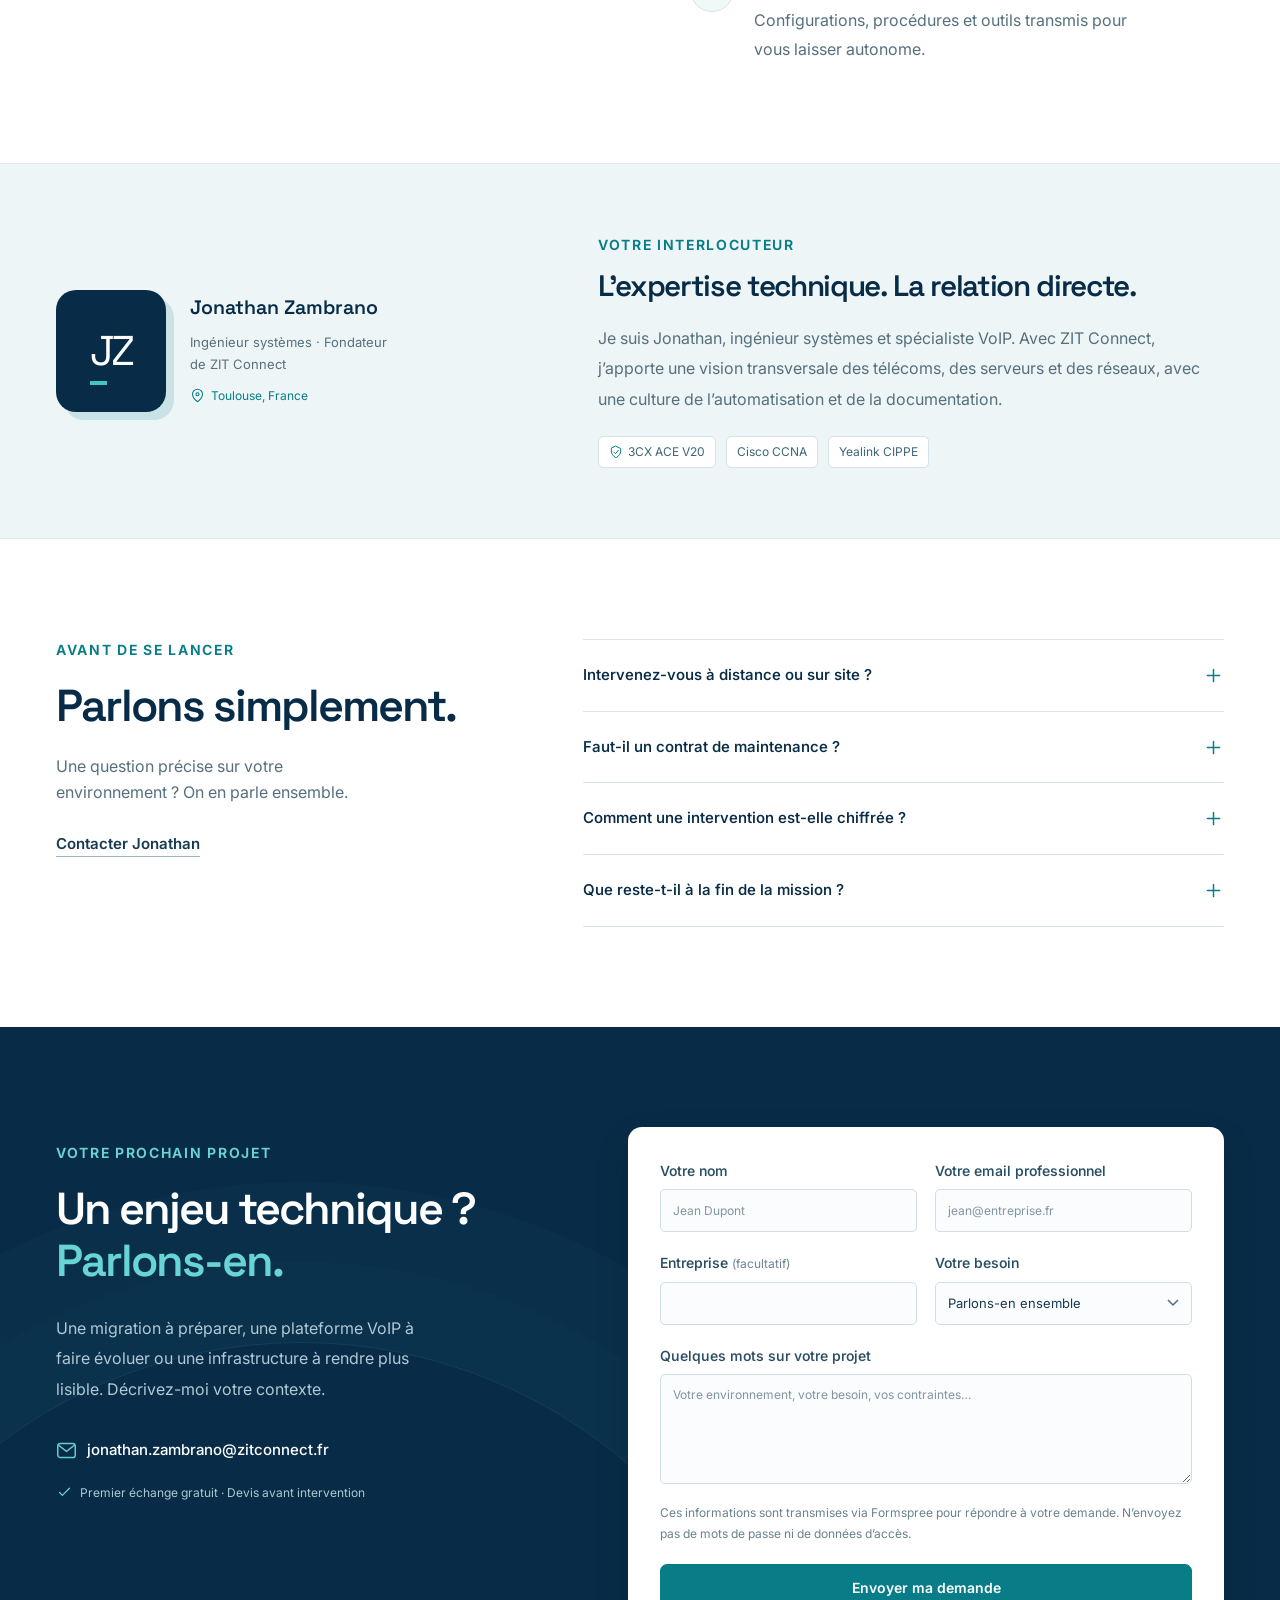
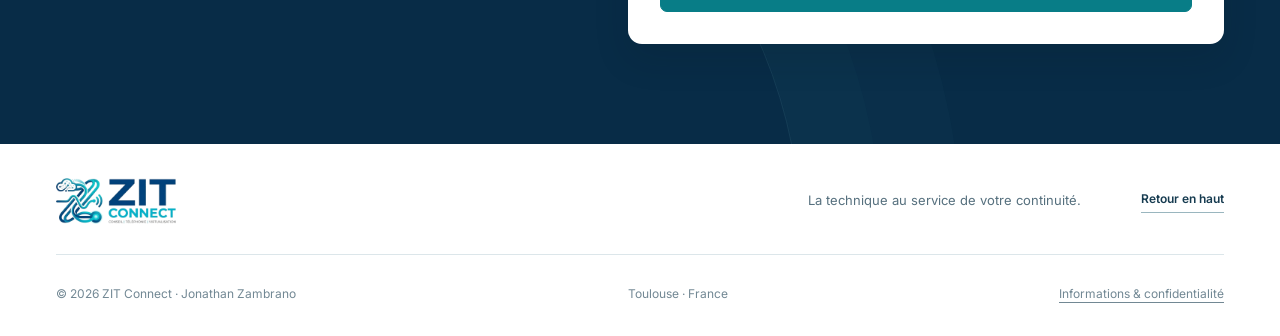
==== commit 708f1e7a: "Highlight FSPBX alongside 3CX and document website project continuity" ====
--- a/index.html
+++ b/index.html
@@ -92,13 +92,13 @@
       </div>
     </section>
 
-    <div class="technology-strip"><div class="container technology-inner"><p data-es="Tecnologías en el centro de mis proyectos">Au cœur de mes projets</p><div class="technology-names"><span class="tech-3cx">3CX</span><span class="tech-proxmox">proxmox<span>VE</span></span><span>FreeSWITCH</span><span class="tech-zabbix">ZABBIX</span><span>Grafana</span><span>NetBox</span></div></div></div>
+    <div class="technology-strip"><div class="container technology-inner"><p data-es="Tecnologías en el centro de mis proyectos">Au cœur de mes projets</p><div class="technology-names"><span class="tech-3cx">3CX</span><span class="tech-fspbx">FSPBX</span><span class="tech-proxmox">proxmox<span>VE</span></span><span>FreeSWITCH</span><span class="tech-zabbix">ZABBIX</span><span>Grafana</span><span>NetBox</span></div></div></div>
 
     <section class="section expertise-section" id="expertises" aria-labelledby="expertise-title">
       <div class="container">
         <div class="section-heading"><div><p class="eyebrow" data-es="MIS ESPECIALIDADES">MES EXPERTISES</p><h2 id="expertise-title"><span data-es="De la voz a la infraestructura.">De la voix à l’infrastructure.</span><br><span class="muted-heading" data-es="Todo se conecta.">Tout se connecte.</span></h2></div><p class="section-intro" data-es="Un único especialista para comprender las interacciones entre sus sistemas y mantener la coherencia del conjunto.">Un seul expert pour comprendre les interactions entre vos systèmes et garder une infrastructure cohérente.</p></div>
         <div class="services-grid">
-          <article class="service-card"><div class="service-top"><span class="service-icon"><svg class="icon"><use href="#i-phone"/></svg></span><span class="service-category">SIP / PBX</span></div><h3 data-es="Telefonía & VoIP">Téléphonie & VoIP</h3><p data-es="Comunicaciones fiables, desde el trunk SIP hasta el terminal del usuario.">Des communications fiables, du trunk SIP jusqu’au poste de l’utilisateur.</p><ul><li data-es="PBX multi-tenant e interconexión con operadores">PBX multi-tenant et interconnexion opérateur</li><li data-es="3CX, FreeSWITCH, FusionPBX / FSPBX, Sipwise">3CX, FreeSWITCH, FusionPBX / FSPBX, Sipwise</li><li data-es="Migración y aprovisionamiento de terminales">Migration et provisioning des terminaux</li></ul><a class="service-link" href="#contact" data-service="voip" data-es="Hablemos de su telefonía">Parlons de votre téléphonie</a></article>
+          <article class="service-card"><div class="service-top"><span class="service-icon"><svg class="icon"><use href="#i-phone"/></svg></span><span class="service-category">SIP / PBX</span></div><h3 data-es="Telefonía & VoIP">Téléphonie & VoIP</h3><p data-es="Comunicaciones fiables, desde el trunk SIP hasta el terminal del usuario.">Des communications fiables, du trunk SIP jusqu’au poste de l’utilisateur.</p><ul><li data-es="PBX multi-tenant e interconexión con operadores">PBX multi-tenant et interconnexion opérateur</li><li data-es="FSPBX, 3CX, FreeSWITCH, FusionPBX, Sipwise">FSPBX, 3CX, FreeSWITCH, FusionPBX, Sipwise</li><li data-es="Migración y aprovisionamiento de terminales">Migration et provisioning des terminaux</li></ul><a class="service-link" href="#contact" data-service="voip" data-es="Hablemos de su telefonía">Parlons de votre téléphonie</a></article>
           <article class="service-card"><div class="service-top"><span class="service-icon"><svg class="icon"><use href="#i-server"/></svg></span><span class="service-category">COMPUTE / NETWORK</span></div><h3 data-es="Infraestructura & redes">Infrastructure & réseaux</h3><p data-es="Bases sólidas para sus servicios, con una migración preparada y controlada.">Un socle solide pour vos services, avec des migrations préparées et maîtrisées.</p><ul><li data-es="Clústeres Proxmox, Ceph, LXC / KVM">Clusters Proxmox, Ceph, LXC / KVM</li><li data-es="Migración desde VMware, Hyper-V y XCP-ng">Migration depuis VMware, Hyper-V et XCP-ng</li><li data-es="VLAN, MikroTik, Cisco y VPN seguras">VLAN, MikroTik, Cisco et VPN sécurisés</li></ul><a class="service-link" href="#contact" data-service="infrastructure" data-es="Hablemos de su infraestructura">Parlons de votre infrastructure</a></article>
           <article class="service-card"><div class="service-top"><span class="service-icon"><svg class="icon"><use href="#i-chart"/></svg></span><span class="service-category">OBSERVABILITY</span></div><h3 data-es="Supervisión & visibilidad">Supervision & visibilité</h3><p data-es="Sepa qué ocurre en sus plataformas y dónde intervenir primero.">Savoir ce qui se passe sur vos plateformes et où intervenir en priorité.</p><ul><li data-es="Supervisión Zabbix e integración por API">Supervision Zabbix et intégration par API</li><li data-es="Paneles Grafana y alertas útiles">Tableaux de bord Grafana et alertes utiles</li><li data-es="Inventario técnico y cartografía con NetBox">Inventaire technique et cartographie NetBox</li></ul><a class="service-link" href="#contact" data-service="supervision" data-es="Hablemos de su supervisión">Parlons de votre supervision</a></article>
           <article class="service-card"><div class="service-top"><span class="service-icon"><svg class="icon"><use href="#i-code"/></svg></span><span class="service-category">SCRIPTING / API</span></div><h3 data-es="Automatización & APIs">Automatisation & API</h3><p data-es="Menos tareas manuales. Operaciones repetibles, trazables y documentadas.">Moins de tâches manuelles. Des opérations reproductibles, traçables et documentées.</p><ul><li data-es="Scripts Bash, Python y playbooks Ansible">Scripts Bash, Python et playbooks Ansible</li><li data-es="Aprovisionamiento Proxmox, PBX y NetBox">Provisioning Proxmox, PBX et NetBox</li><li data-es="Integración de APIs y herramientas de operación">Intégration d’API et outils d’exploitation</li></ul><a class="service-link" href="#contact" data-service="automation" data-es="Hablemos de sus procesos">Parlons de vos processus</a></article>
--- a/styles.css
+++ b/styles.css
@@ -18,3 +18,7 @@
 .service-link,.field label,.desktop-nav a{font-size:.875rem}
 @media(max-width:720px){.hero-trust>div{padding:0 14px}.hero-trust strong{white-space:nowrap}.hero-trust>div>span{line-height:1.65}.service-top{gap:12px}}
 @media(prefers-reduced-motion:reduce){html{scroll-behavior:auto}*,*:before,*:after{animation:none!important;transition:none!important}}
+
+/* Keep FSPBX visible beside 3CX across desktop and mobile. */
+.technology-names .tech-fspbx{font-weight:700;letter-spacing:-.045em}
+@media(max-width:720px){.technology-names>span:last-child:nth-child(3n+1){grid-column:2}}
